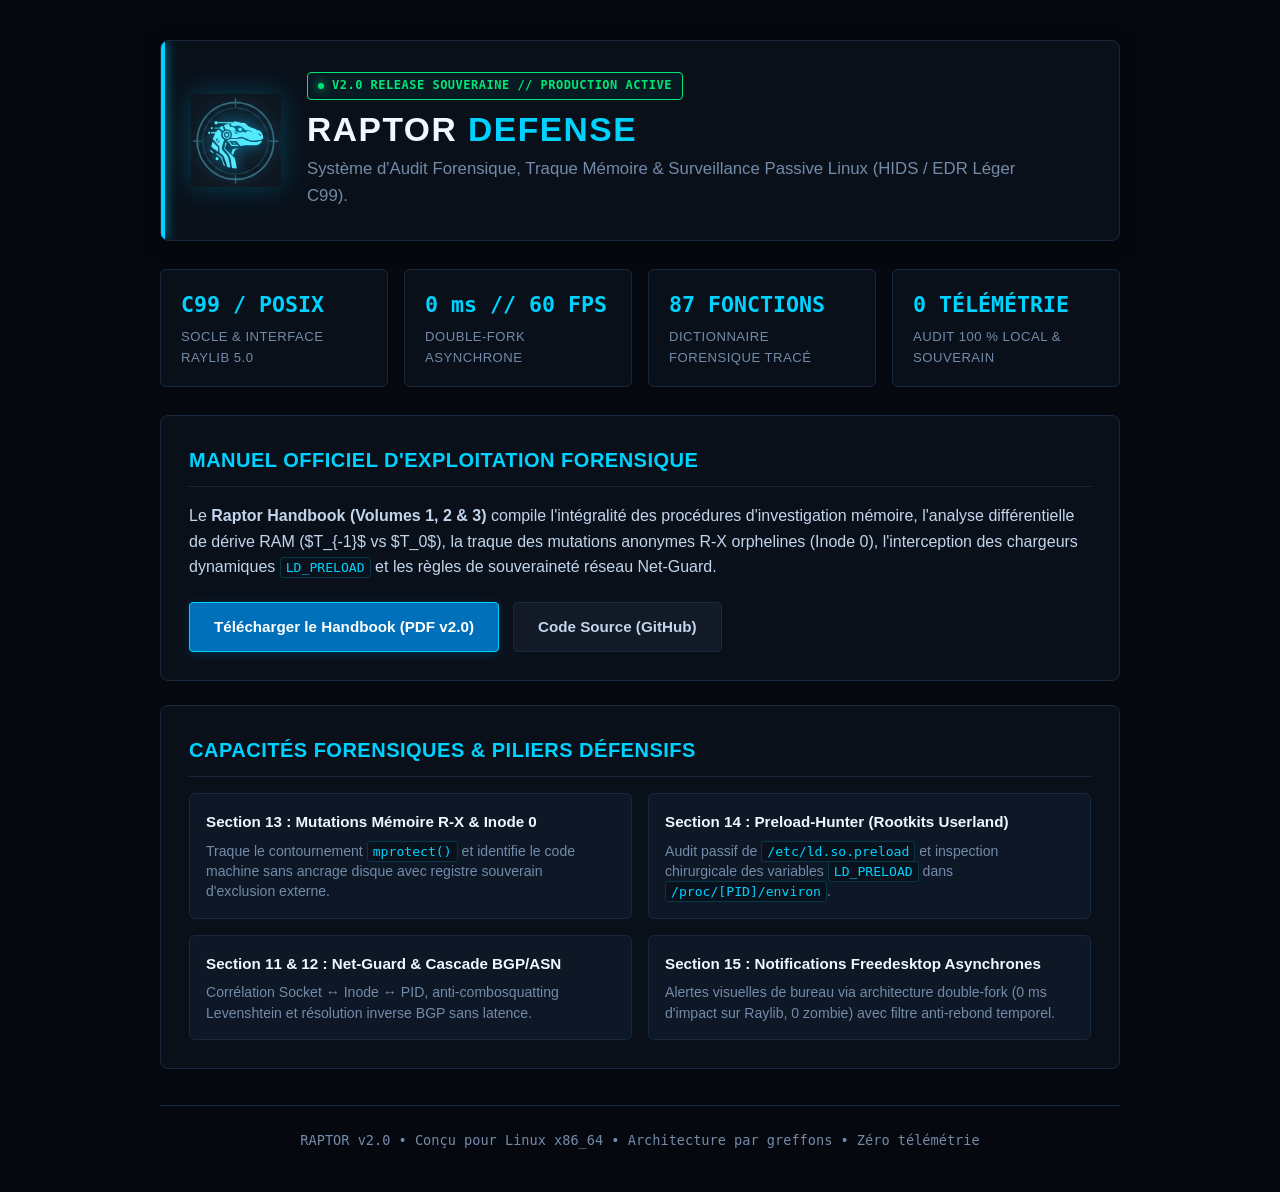
==== docs/index.html @ 33c56eb0 "mise a jour de la page web mise a jour de la page web" ====
<!DOCTYPE html>
<html lang="fr">
<head>
    <meta charset="UTF-8">
    <meta name="viewport" content="width=device-width, initial-scale=1.0">
    <title>RAPTOR v2.0 // EDR & Système Défensif Souverain Linux</title>
    <meta name="description" content="EDR/HIDS souverain en C99/Raylib pour Linux x86_64. Traque mémoire RWX, mutations R-X Inode 0, chargeur dynamique LD_PRELOAD et filtrage Net-Guard.">
    <style>
        :root {
            --bg-body: #05090f;
            --bg-panel: #09101a;
            --bg-card: #0d1726;
            --border: #18283d;
            --border-hover: #00d2ff;
            --cyan: #00d2ff;
            --cyan-glow: rgba(0, 210, 255, 0.25);
            --green: #00e676;
            --amber: #ffbb00;
            --red: #ff3355;
            --text-title: #f0f7ff;
            --text-body: #c2d5ec;
            --text-muted: #738ba8;
            --font-mono: "DejaVu Sans Mono", "SF Mono", Consolas, monospace;
        }

        * {
            box-sizing: border-box;
            margin: 0;
            padding: 0;
        }

        body {
            background-color: var(--bg-body);
            color: var(--text-body);
            font-family: -apple-system, BlinkMacSystemFont, "Segoe UI", Roboto, Helvetica, Arial, sans-serif;
            line-height: 1.6;
            padding: 40px 20px;
            display: flex;
            justify-content: center;
        }

        .container {
            max-width: 960px;
            width: 100%;
        }

        /* --- EN-TÊTE / BRANDING & LOGO --- */
        header {
            background: var(--bg-panel);
            border: 1px solid var(--border);
            border-radius: 8px;
            padding: 30px;
            margin-bottom: 28px;
            box-shadow: 0 4px 20px rgba(0, 0, 0, 0.4);
            position: relative;
            overflow: hidden;
        }

        header::before {
            content: "";
            position: absolute;
            top: 0;
            left: 0;
            width: 4px;
            height: 100%;
            background: var(--cyan);
            box-shadow: 0 0 12px var(--cyan);
        }

        .header-content {
            display: flex;
            align-items: center;
            gap: 26px;
        }

        /* Respect strict du ratio 268/275 */
        .logo-frame {
            flex-shrink: 0;
            width: 90px;
            height: calc(90px * (275 / 268)); /* 92.35px */
            aspect-ratio: 268 / 275;
            display: flex;
            align-items: center;
            justify-content: center;
            filter: drop-shadow(0 0 14px var(--cyan-glow));
        }

        .logo-frame img {
            width: 100%;
            height: 100%;
            object-fit: contain;
            display: block;
        }

        .header-text {
            flex-grow: 1;
        }

        .badge-status {
            display: inline-flex;
            align-items: center;
            gap: 8px;
            background: #081a24;
            border: 1px solid var(--green);
            color: var(--green);
            padding: 3px 10px;
            font-size: 0.75rem;
            font-weight: 700;
            font-family: var(--font-mono);
            border-radius: 4px;
            margin-bottom: 10px;
            letter-spacing: 0.5px;
        }

        .badge-dot {
            width: 6px;
            height: 6px;
            background-color: var(--green);
            border-radius: 50%;
            box-shadow: 0 0 8px var(--green);
        }

        h1 {
            color: var(--text-title);
            font-size: 2.1rem;
            font-weight: 800;
            letter-spacing: 1.5px;
            line-height: 1.2;
            margin-bottom: 6px;
        }

        h1 span {
            color: var(--cyan);
        }

        p.subtitle {
            color: var(--text-muted);
            font-size: 1.05rem;
            max-width: 720px;
        }

        /* --- BANDEAU DES MÉTRIQUES DU MOTEUR --- */
        .metrics-grid {
            display: grid;
            grid-template-columns: repeat(auto-fit, minmax(210px, 1fr));
            gap: 16px;
            margin-bottom: 28px;
        }

        .metric-card {
            background: var(--bg-panel);
            border: 1px solid var(--border);
            border-radius: 6px;
            padding: 18px 20px;
        }

        .metric-value {
            font-family: var(--font-mono);
            font-size: 1.35rem;
            font-weight: bold;
            color: var(--cyan);
            margin-bottom: 4px;
        }

        .metric-label {
            font-size: 0.82rem;
            color: var(--text-muted);
            text-transform: uppercase;
            letter-spacing: 0.5px;
        }

        /* --- CARTES PRINCIPALES --- */
        .card {
            background: var(--bg-panel);
            border: 1px solid var(--border);
            border-radius: 8px;
            padding: 28px;
            margin-bottom: 24px;
            transition: border-color 0.2s ease;
        }

        .card:hover {
            border-color: rgba(0, 210, 255, 0.4);
        }

        h2 {
            color: var(--cyan);
            font-size: 1.25rem;
            letter-spacing: 0.5px;
            margin-bottom: 16px;
            display: flex;
            align-items: center;
            gap: 10px;
            border-bottom: 1px solid var(--border);
            padding-bottom: 10px;
        }

        .handbook-desc {
            color: var(--text-body);
            font-size: 1rem;
            margin-bottom: 22px;
            line-height: 1.6;
        }

        /* --- BOUTONS D'ACTION --- */
        .btn-group {
            display: flex;
            flex-wrap: wrap;
            gap: 14px;
        }

        .btn {
            display: inline-flex;
            align-items: center;
            gap: 8px;
            background: #0070ba;
            color: #ffffff;
            text-decoration: none;
            padding: 12px 24px;
            border-radius: 4px;
            font-weight: 600;
            font-size: 0.95rem;
            border: 1px solid var(--cyan);
            transition: all 0.2s ease;
            box-shadow: 0 2px 10px rgba(0, 112, 186, 0.3);
        }

        .btn:hover {
            background: #008be3;
            transform: translateY(-1px);
            box-shadow: 0 4px 14px rgba(0, 210, 255, 0.4);
        }

        .btn-secondary {
            background: #111a26;
            border: 1px solid var(--border);
            color: var(--text-body);
            box-shadow: none;
        }

        .btn-secondary:hover {
            background: #182535;
            border-color: var(--text-muted);
            transform: translateY(-1px);
        }

        /* --- LISTE TECHNIQUE DES SECTIONS --- */
        .features-list {
            list-style: none;
            display: grid;
            grid-template-columns: 1fr 1fr;
            gap: 16px;
        }

        .feature-item {
            background: var(--bg-card);
            border: 1px solid var(--border);
            border-radius: 6px;
            padding: 16px;
        }

        .feature-item strong {
            display: block;
            color: var(--text-title);
            font-size: 0.95rem;
            margin-bottom: 6px;
        }

        .feature-item p {
            color: var(--text-muted);
            font-size: 0.88rem;
            line-height: 1.45;
        }

        code {
            font-family: var(--font-mono);
            font-size: 0.82rem;
            color: var(--cyan);
            background: #08111c;
            padding: 2px 5px;
            border-radius: 3px;
            border: 1px solid rgba(0, 210, 255, 0.2);
        }

        /* --- PIED DE PAGE --- */
        footer {
            margin-top: 36px;
            text-align: center;
            color: var(--text-muted);
            font-size: 0.85rem;
            border-top: 1px solid var(--border);
            padding-top: 24px;
            font-family: var(--font-mono);
        }

        @media (max-width: 700px) {
            .header-content {
                flex-direction: column;
                text-align: center;
            }
            .features-list {
                grid-template-columns: 1fr;
            }
            .btn-group {
                flex-direction: column;
            }
            .btn {
                justify-content: center;
            }
        }
    </style>
</head>
<body>
    <div class="container">
        
        <!-- HEADER AVEC LOGO RAPTOR -->
        <header>
            <div class="header-content">
                <div class="logo-frame">
                    <img src="RAPTOR-ICONE.png" alt="Logo Officiel RAPTOR v2.0" width="268" height="275">
                </div>
                <div class="header-text">
                    <div class="badge-status">
                        <span class="badge-dot"></span>
                        V2.0 RELEASE SOUVERAINE // PRODUCTION ACTIVE
                    </div>
                    <h1>RAPTOR <span>DEFENSE</span></h1>
                    <p class="subtitle">Système d'Audit Forensique, Traque Mémoire & Surveillance Passive Linux (HIDS / EDR Léger C99).</p>
                </div>
            </div>
        </header>

        <!-- MÉTRIQUES SYSTÈME -->
        <div class="metrics-grid">
            <div class="metric-card">
                <div class="metric-value">C99 / POSIX</div>
                <div class="metric-label">Socle & Interface Raylib 5.0</div>
            </div>
            <div class="metric-card">
                <div class="metric-value">0 ms // 60 FPS</div>
                <div class="metric-label">Double-Fork Asynchrone</div>
            </div>
            <div class="metric-card">
                <div class="metric-value">87 FONCTIONS</div>
                <div class="metric-label">Dictionnaire Forensique Tracé</div>
            </div>
            <div class="metric-card">
                <div class="metric-value">0 TÉLÉMÉTRIE</div>
                <div class="metric-label">Audit 100 % Local & Souverain</div>
            </div>
        </div>

        <!-- DOCUMENTATION & HANDBOOK -->
        <div class="card">
            <h2>MANUEL OFFICIEL D'EXPLOITATION FORENSIQUE</h2>
            <p class="handbook-desc">
                Le <strong>Raptor Handbook (Volumes 1, 2 & 3)</strong> compile l'intégralité des procédures d'investigation mémoire, l'analyse différentielle de dérive RAM ($T_{-1}$ vs $T_0$), la traque des mutations anonymes R-X orphelines (Inode 0), l'interception des chargeurs dynamiques <code>LD_PRELOAD</code> et les règles de souveraineté réseau Net-Guard.
            </p>
            <div class="btn-group">
                <a href="RAPTOR-HANDBOOK-v2.0.pdf" class="btn" target="_blank">
                    Télécharger le Handbook (PDF v2.0)
                </a>
                <a href="https://github.com/BINOKUB-GAME/RAPTOR" class="btn btn-secondary" target="_blank" rel="noopener">
                    Code Source (GitHub)
                </a>
            </div>
        </div>

        <!-- SECTIONS DU MOTEUR DÉFENSIF -->
        <div class="card">
            <h2>CAPACITÉS FORENSIQUES & PILIERS DÉFENSIFS</h2>
            <div class="features-list">
                <div class="feature-item">
                    <strong>Section 13 : Mutations Mémoire R-X & Inode 0</strong>
                    <p>Traque le contournement <code>mprotect()</code> et identifie le code machine sans ancrage disque avec registre souverain d'exclusion externe.</p>
                </div>
                <div class="feature-item">
                    <strong>Section 14 : Preload-Hunter (Rootkits Userland)</strong>
                    <p>Audit passif de <code>/etc/ld.so.preload</code> et inspection chirurgicale des variables <code>LD_PRELOAD</code> dans <code>/proc/[PID]/environ</code>.</p>
                </div>
                <div class="feature-item">
                    <strong>Section 11 & 12 : Net-Guard & Cascade BGP/ASN</strong>
                    <p>Corrélation Socket &harr; Inode &harr; PID, anti-combosquatting Levenshtein et résolution inverse BGP sans latence.</p>
                </div>
                <div class="feature-item">
                    <strong>Section 15 : Notifications Freedesktop Asynchrones</strong>
                    <p>Alertes visuelles de bureau via architecture double-fork (0 ms d'impact sur Raylib, 0 zombie) avec filtre anti-rebond temporel.</p>
                </div>
            </div>
        </div>

        <!-- FOOTER -->
        <footer>
            RAPTOR v2.0 &bull; Conçu pour Linux x86_64 &bull; Architecture par greffons &bull; Zéro télémétrie
        </footer>

    </div>
</body>
</html>
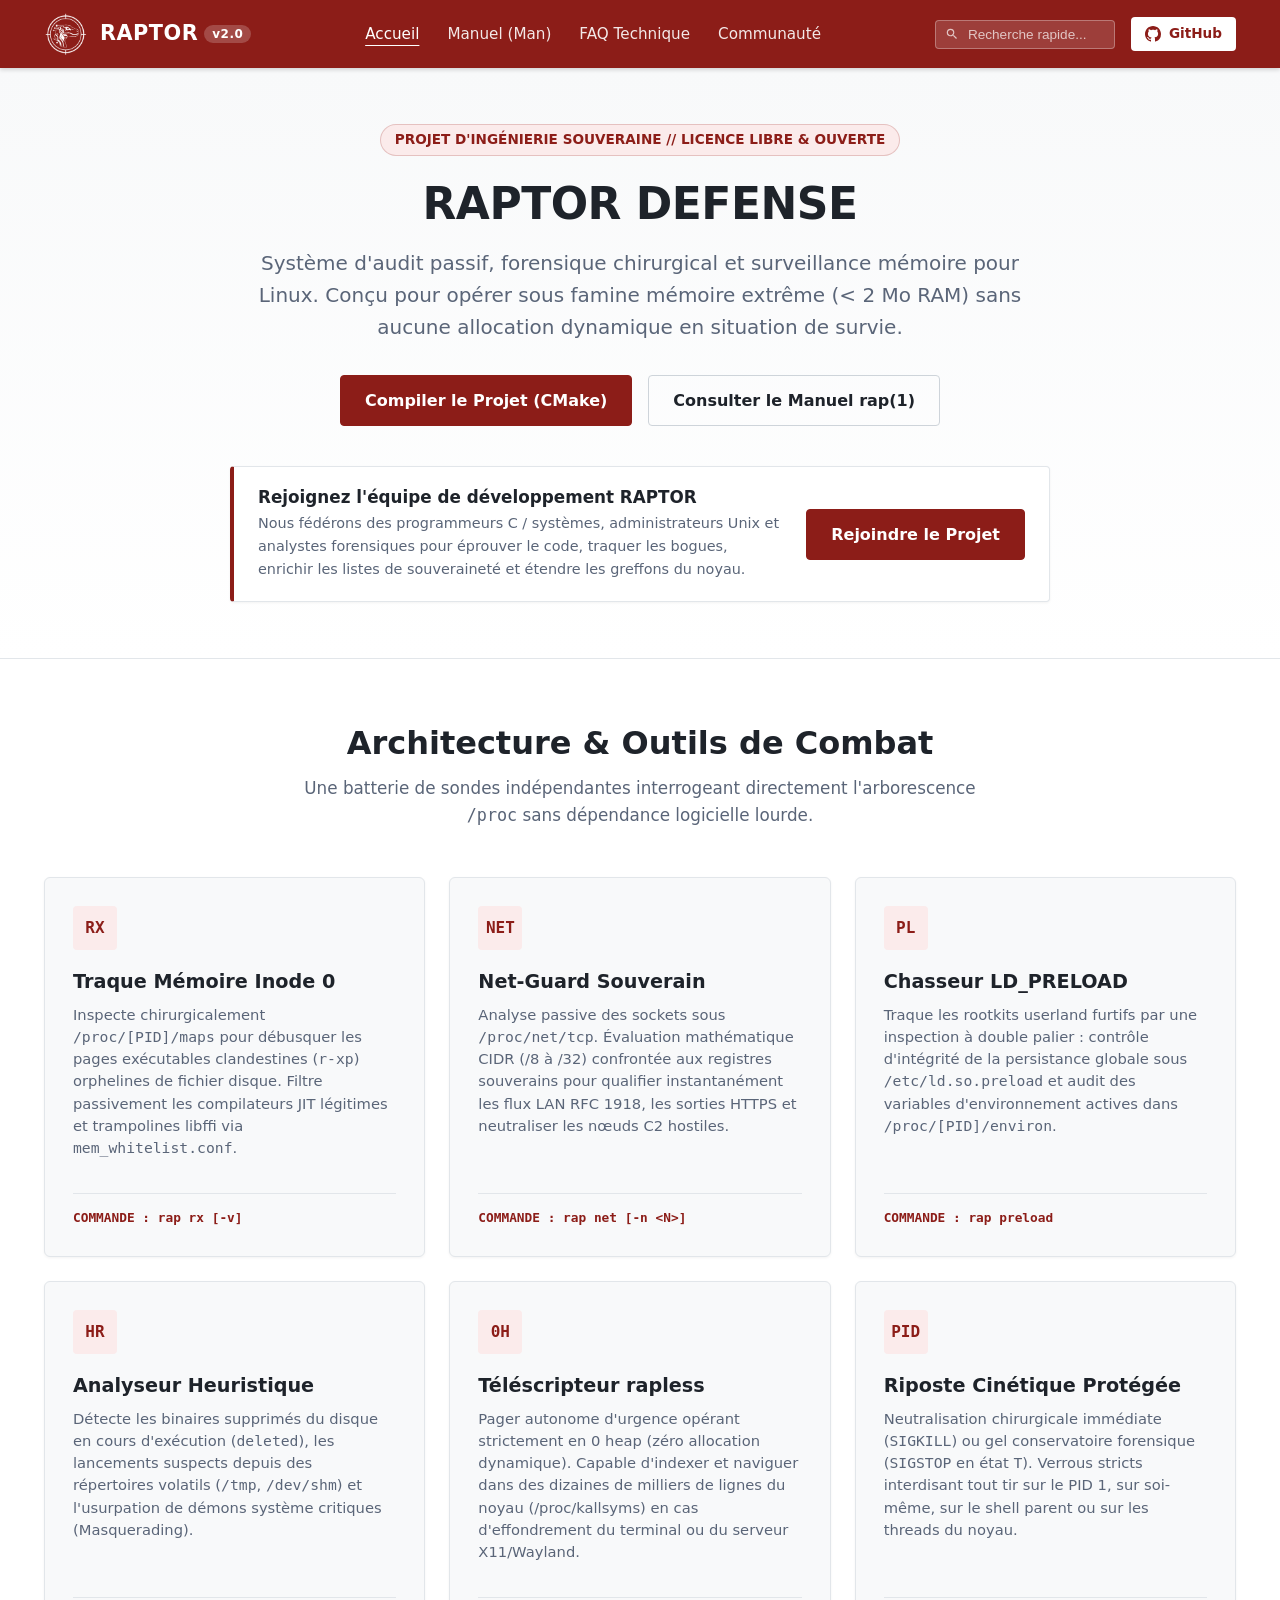
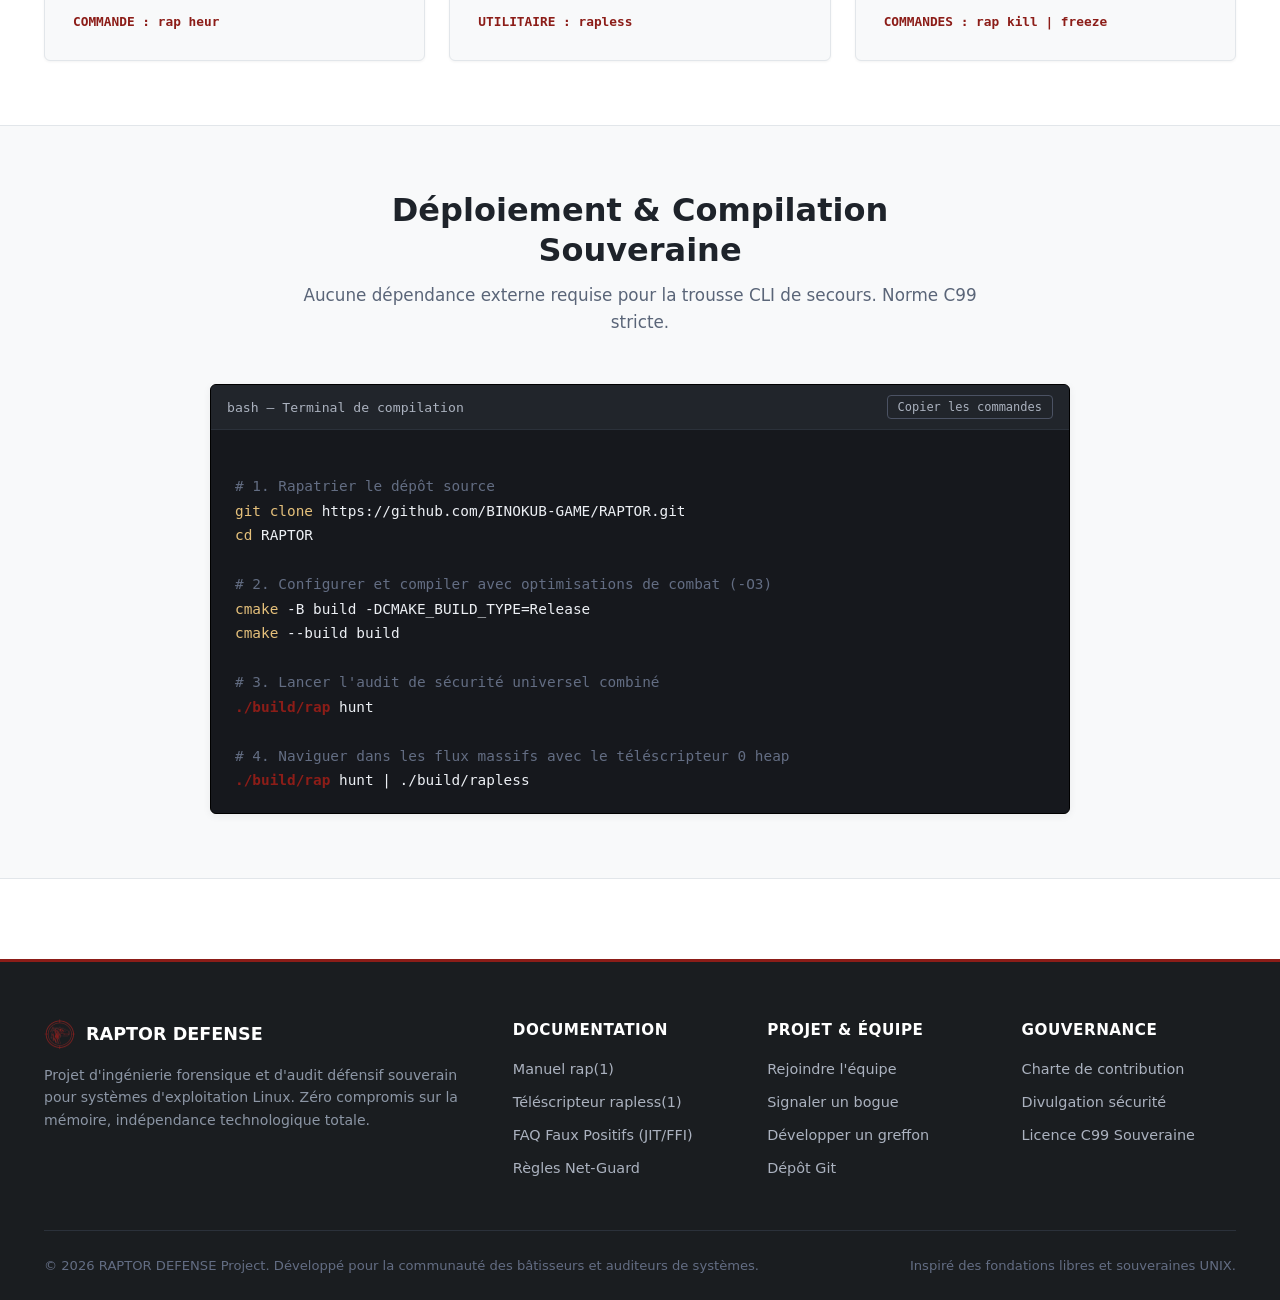
==== commit c27d1b99: "Rev 2.0: Parité défensive CLI (rap heur) et déploiement du portail web souverain RAPTOR - CLI & Mote" ====
--- a/docs/index.html
+++ b/docs/index.html
@@ -1,399 +1,257 @@
+<!-- ==========================================================================
+ * NOM DU SCRIPT   : docs/index.html
+ * RÉVISION        : Rev 1.1
+ * PROJET          : RAPTOR DEFENSE v2.0 // Portail Officiel & Hub Développeurs
+ * RESPONSABILITÉ  : Page d'accueil officielle, présentation de l'architecture
+ *                   souveraine, appel aux contributeurs / développeurs C/Linux,
+ *                   vitrine des sondes de combat et guide d'amorçage.
+ *
+ * BLOC DESCRIPTIF DES NOUVELLES INTÉGRATIONS (Rev 1.1) :
+ *   - Correction du type MIME du favicon (image/png).
+ *   - Rétablissement du texte de l'en-tête (charte institutionnelle).
+ *   - Alignement canonique de l'URL git clone (https://github.com/BINOKUB-GAME/RAPTOR.git).
+ *   - Synchronisation du bouton de copie rapide du terminal d'amorçage.
+ * ========================================================================== -->
 <!DOCTYPE html>
 <html lang="fr">
 <head>
     <meta charset="UTF-8">
     <meta name="viewport" content="width=device-width, initial-scale=1.0">
-    <title>RAPTOR v2.0 // EDR & Système Défensif Souverain Linux</title>
-    <meta name="description" content="EDR/HIDS souverain en C99/Raylib pour Linux x86_64. Traque mémoire RWX, mutations R-X Inode 0, chargeur dynamique LD_PRELOAD et filtrage Net-Guard.">
-    <style>
-        :root {
-            --bg-body: #05090f;
-            --bg-panel: #09101a;
-            --bg-card: #0d1726;
-            --border: #18283d;
-            --border-hover: #00d2ff;
-            --cyan: #00d2ff;
-            --cyan-glow: rgba(0, 210, 255, 0.25);
-            --green: #00e676;
-            --amber: #ffbb00;
-            --red: #ff3355;
-            --text-title: #f0f7ff;
-            --text-body: #c2d5ec;
-            --text-muted: #738ba8;
-            --font-mono: "DejaVu Sans Mono", "SF Mono", Consolas, monospace;
-        }
-
-        * {
-            box-sizing: border-box;
-            margin: 0;
-            padding: 0;
-        }
-
-        body {
-            background-color: var(--bg-body);
-            color: var(--text-body);
-            font-family: -apple-system, BlinkMacSystemFont, "Segoe UI", Roboto, Helvetica, Arial, sans-serif;
-            line-height: 1.6;
-            padding: 40px 20px;
-            display: flex;
-            justify-content: center;
-        }
-
-        .container {
-            max-width: 960px;
-            width: 100%;
-        }
-
-        /* --- EN-TÊTE / BRANDING & LOGO --- */
-        header {
-            background: var(--bg-panel);
-            border: 1px solid var(--border);
-            border-radius: 8px;
-            padding: 30px;
-            margin-bottom: 28px;
-            box-shadow: 0 4px 20px rgba(0, 0, 0, 0.4);
-            position: relative;
-            overflow: hidden;
-        }
-
-        header::before {
-            content: "";
-            position: absolute;
-            top: 0;
-            left: 0;
-            width: 4px;
-            height: 100%;
-            background: var(--cyan);
-            box-shadow: 0 0 12px var(--cyan);
-        }
-
-        .header-content {
-            display: flex;
-            align-items: center;
-            gap: 26px;
-        }
-
-        /* Respect strict du ratio 268/275 */
-        .logo-frame {
-            flex-shrink: 0;
-            width: 90px;
-            height: calc(90px * (275 / 268)); /* 92.35px */
-            aspect-ratio: 268 / 275;
-            display: flex;
-            align-items: center;
-            justify-content: center;
-            filter: drop-shadow(0 0 14px var(--cyan-glow));
-        }
-
-        .logo-frame img {
-            width: 100%;
-            height: 100%;
-            object-fit: contain;
-            display: block;
-        }
-
-        .header-text {
-            flex-grow: 1;
-        }
-
-        .badge-status {
-            display: inline-flex;
-            align-items: center;
-            gap: 8px;
-            background: #081a24;
-            border: 1px solid var(--green);
-            color: var(--green);
-            padding: 3px 10px;
-            font-size: 0.75rem;
-            font-weight: 700;
-            font-family: var(--font-mono);
-            border-radius: 4px;
-            margin-bottom: 10px;
-            letter-spacing: 0.5px;
-        }
-
-        .badge-dot {
-            width: 6px;
-            height: 6px;
-            background-color: var(--green);
-            border-radius: 50%;
-            box-shadow: 0 0 8px var(--green);
-        }
-
-        h1 {
-            color: var(--text-title);
-            font-size: 2.1rem;
-            font-weight: 800;
-            letter-spacing: 1.5px;
-            line-height: 1.2;
-            margin-bottom: 6px;
-        }
-
-        h1 span {
-            color: var(--cyan);
-        }
-
-        p.subtitle {
-            color: var(--text-muted);
-            font-size: 1.05rem;
-            max-width: 720px;
-        }
-
-        /* --- BANDEAU DES MÉTRIQUES DU MOTEUR --- */
-        .metrics-grid {
-            display: grid;
-            grid-template-columns: repeat(auto-fit, minmax(210px, 1fr));
-            gap: 16px;
-            margin-bottom: 28px;
-        }
-
-        .metric-card {
-            background: var(--bg-panel);
-            border: 1px solid var(--border);
-            border-radius: 6px;
-            padding: 18px 20px;
-        }
-
-        .metric-value {
-            font-family: var(--font-mono);
-            font-size: 1.35rem;
-            font-weight: bold;
-            color: var(--cyan);
-            margin-bottom: 4px;
-        }
-
-        .metric-label {
-            font-size: 0.82rem;
-            color: var(--text-muted);
-            text-transform: uppercase;
-            letter-spacing: 0.5px;
-        }
-
-        /* --- CARTES PRINCIPALES --- */
-        .card {
-            background: var(--bg-panel);
-            border: 1px solid var(--border);
-            border-radius: 8px;
-            padding: 28px;
-            margin-bottom: 24px;
-            transition: border-color 0.2s ease;
-        }
-
-        .card:hover {
-            border-color: rgba(0, 210, 255, 0.4);
-        }
-
-        h2 {
-            color: var(--cyan);
-            font-size: 1.25rem;
-            letter-spacing: 0.5px;
-            margin-bottom: 16px;
-            display: flex;
-            align-items: center;
-            gap: 10px;
-            border-bottom: 1px solid var(--border);
-            padding-bottom: 10px;
-        }
-
-        .handbook-desc {
-            color: var(--text-body);
-            font-size: 1rem;
-            margin-bottom: 22px;
-            line-height: 1.6;
-        }
-
-        /* --- BOUTONS D'ACTION --- */
-        .btn-group {
-            display: flex;
-            flex-wrap: wrap;
-            gap: 14px;
-        }
-
-        .btn {
-            display: inline-flex;
-            align-items: center;
-            gap: 8px;
-            background: #0070ba;
-            color: #ffffff;
-            text-decoration: none;
-            padding: 12px 24px;
-            border-radius: 4px;
-            font-weight: 600;
-            font-size: 0.95rem;
-            border: 1px solid var(--cyan);
-            transition: all 0.2s ease;
-            box-shadow: 0 2px 10px rgba(0, 112, 186, 0.3);
-        }
-
-        .btn:hover {
-            background: #008be3;
-            transform: translateY(-1px);
-            box-shadow: 0 4px 14px rgba(0, 210, 255, 0.4);
-        }
-
-        .btn-secondary {
-            background: #111a26;
-            border: 1px solid var(--border);
-            color: var(--text-body);
-            box-shadow: none;
-        }
-
-        .btn-secondary:hover {
-            background: #182535;
-            border-color: var(--text-muted);
-            transform: translateY(-1px);
-        }
-
-        /* --- LISTE TECHNIQUE DES SECTIONS --- */
-        .features-list {
-            list-style: none;
-            display: grid;
-            grid-template-columns: 1fr 1fr;
-            gap: 16px;
-        }
-
-        .feature-item {
-            background: var(--bg-card);
-            border: 1px solid var(--border);
-            border-radius: 6px;
-            padding: 16px;
-        }
-
-        .feature-item strong {
-            display: block;
-            color: var(--text-title);
-            font-size: 0.95rem;
-            margin-bottom: 6px;
-        }
-
-        .feature-item p {
-            color: var(--text-muted);
-            font-size: 0.88rem;
-            line-height: 1.45;
-        }
-
-        code {
-            font-family: var(--font-mono);
-            font-size: 0.82rem;
-            color: var(--cyan);
-            background: #08111c;
-            padding: 2px 5px;
-            border-radius: 3px;
-            border: 1px solid rgba(0, 210, 255, 0.2);
-        }
-
-        /* --- PIED DE PAGE --- */
-        footer {
-            margin-top: 36px;
-            text-align: center;
-            color: var(--text-muted);
-            font-size: 0.85rem;
-            border-top: 1px solid var(--border);
-            padding-top: 24px;
-            font-family: var(--font-mono);
-        }
-
-        @media (max-width: 700px) {
-            .header-content {
-                flex-direction: column;
-                text-align: center;
-            }
-            .features-list {
-                grid-template-columns: 1fr;
-            }
-            .btn-group {
-                flex-direction: column;
-            }
-            .btn {
-                justify-content: center;
-            }
-        }
-    </style>
+    <title>RAPTOR DEFENSE // Système d'Audit Souverain & Hub Développeurs</title>
+    <meta name="description" content="Boîte à outils défensive et forensique souveraine pour Linux en C99 (< 2 Mo RAM). Rejoignez l'équipe de développement.">
+    <link rel="stylesheet" href="css/raptor-core.css">
+    <link rel="icon" type="image/png" href="raptor-icon.png">
 </head>
 <body>
-    <div class="container">
-        
-        <!-- HEADER AVEC LOGO RAPTOR -->
-        <header>
-            <div class="header-content">
-                <div class="logo-frame">
-                    <img src="RAPTOR-ICONE.png" alt="Logo Officiel RAPTOR v2.0" width="268" height="275">
-                </div>
-                <div class="header-text">
-                    <div class="badge-status">
-                        <span class="badge-dot"></span>
-                        V2.0 RELEASE SOUVERAINE // PRODUCTION ACTIVE
+
+    <!-- ======================================================================
+         1. EN-TÊTE INSTITUTIONNEL (STYLE FREEBSD)
+         ====================================================================== -->
+    <header class="raptor-header">
+        <div class="container">
+            <a href="index.html" class="raptor-brand">
+                <img src="raptor-icon.png" alt="Logo Officiel RAPTOR DEFENSE">
+                <span>RAPTOR<span class="version-badge">v2.0</span></span>
+            </a>
+
+            <nav class="raptor-nav">
+                <a href="index.html" class="active">Accueil</a>
+                <a href="man.html">Manuel (Man)</a>
+                <a href="faq.html">FAQ Technique</a>
+                <a href="community.html">Communauté</a>
+            </nav>
+
+            <div class="raptor-header-actions">
+                <div class="raptor-search-box">
+                    <svg viewBox="0 0 24 24">
+                        <path d="M15.5 14h-.79l-.28-.27A6.471 6.471 0 0 0 16 9.5 6.5 6.5 0 1 0 9.5 16c1.61 0 3.09-.59 4.23-1.57l.27.28v.79l5 4.99L20.49 19l-4.99-5zm-6 0C7.01 14 5 11.99 5 9.5S7.01 5 9.5 5 14 7.01 14 9.5 11.99 14 9.5 14z"/>
+                    </svg>
+                    <input type="text" placeholder="Recherche rapide...">
+                </div>
+                <a href="https://github.com/BINOKUB-GAME/RAPTOR" target="_blank" rel="noopener" class="btn-github">
+                    <svg width="16" height="16" viewBox="0 0 24 24" fill="currentColor">
+                        <path d="M12 0C5.37 0 0 5.37 0 12c0 5.31 3.435 9.795 8.205 11.385.6.105.825-.255.825-.57 0-.285-.015-1.23-.015-2.235-3.015.555-3.795-.735-4.035-1.41-.135-.345-.72-1.41-1.23-1.695-.42-.225-1.02-.78-.015-.795.945-.015 1.62.87 1.845 1.23 1.08 1.815 2.805 1.305 3.495.99.105-.78.42-1.305.765-1.605-2.67-.3-5.46-1.335-5.46-5.925 0-1.305.465-2.385 1.23-3.225-.12-.3-.54-1.53.12-3.18 0 0 1.005-.315 3.3 1.23.96-.27 1.98-.405 3-.405s2.04.135 3 .405c2.295-1.56 3.3-1.23 3.3-1.23.66 1.65.24 2.88.12 3.18.765.84 1.23 1.905 1.23 3.225 0 4.605-2.805 5.625-5.475 5.925.435.375.81 1.095.81 2.22 0 1.605-.015 2.895-.015 3.3 0 .315.225.69.825.57A12.02 12.02 0 0 0 24 12c0-6.63-5.37-12-12-12z"/>
+                    </svg>
+                    GitHub
+                </a>
+            </div>
+        </div>
+    </header>
+
+    <!-- ======================================================================
+         2. BANNIÈRE HERO & APPEL AUX DÉVELOPPEURS
+         ====================================================================== -->
+    <section class="raptor-hero">
+        <div class="container">
+            <div class="raptor-hero-badge">
+                PROJET D'INGÉNIERIE SOUVERAINE // LICENCE LIBRE & OUVERTE
+            </div>
+            <h1>RAPTOR DEFENSE</h1>
+            <p class="raptor-hero-subtitle">
+                Système d'audit passif, forensique chirurgical et surveillance mémoire pour Linux. Conçu pour opérer sous famine mémoire extrême (&lt; 2 Mo RAM) sans aucune allocation dynamique en situation de survie.
+            </p>
+
+            <div class="raptor-hero-actions">
+                <a href="#compilation" class="btn-primary">Compiler le Projet (CMake)</a>
+                <a href="man.html" class="btn-secondary">Consulter le Manuel rap(1)</a>
+            </div>
+
+            <!-- Encart d'appel à constitution d'équipe -->
+            <div class="raptor-join-banner">
+                <div class="raptor-join-content">
+                    <h3>Rejoignez l'équipe de développement RAPTOR</h3>
+                    <p>
+                        Nous fédérons des programmeurs C / systèmes, administrateurs Unix et analystes forensiques pour éprouver le code, traquer les bogues, enrichir les listes de souveraineté et étendre les greffons du noyau.
+                    </p>
+                </div>
+                <a href="community.html" class="btn-primary" style="white-space: nowrap;">Rejoindre le Projet</a>
+            </div>
+        </div>
+    </section>
+
+    <!-- ======================================================================
+         3. LES 6 PILIERS DÉFENSIFS (GRILLE DE CARTES MODULAIRES)
+         ====================================================================== -->
+    <section class="raptor-section">
+        <div class="container">
+            <div class="section-header">
+                <h2>Architecture & Outils de Combat</h2>
+                <p>Une batterie de sondes indépendantes interrogeant directement l'arborescence <code>/proc</code> sans dépendance logicielle lourde.</p>
+            </div>
+
+            <div class="cards-grid">
+                <!-- Carte 1 -->
+                <div class="raptor-card">
+                    <div class="card-icon">RX</div>
+                    <h3>Traque Mémoire Inode 0</h3>
+                    <p>
+                        Inspecte chirurgicalement <code>/proc/[PID]/maps</code> pour débusquer les pages exécutables clandestines (<code>r-xp</code>) orphelines de fichier disque. Filtre passivement les compilateurs JIT légitimes et trampolines libffi via <code>mem_whitelist.conf</code>.
+                    </p>
+                    <div class="card-footer-tag">COMMANDE : rap rx [-v]</div>
+                </div>
+
+                <!-- Carte 2 -->
+                <div class="raptor-card">
+                    <div class="card-icon">NET</div>
+                    <h3>Net-Guard Souverain</h3>
+                    <p>
+                        Analyse passive des sockets sous <code>/proc/net/tcp</code>. Évaluation mathématique CIDR (/8 à /32) confrontée aux registres souverains pour qualifier instantanément les flux LAN RFC 1918, les sorties HTTPS et neutraliser les nœuds C2 hostiles.
+                    </p>
+                    <div class="card-footer-tag">COMMANDE : rap net [-n &lt;N&gt;]</div>
+                </div>
+
+                <!-- Carte 3 -->
+                <div class="raptor-card">
+                    <div class="card-icon">PL</div>
+                    <h3>Chasseur LD_PRELOAD</h3>
+                    <p>
+                        Traque les rootkits userland furtifs par une inspection à double palier : contrôle d'intégrité de la persistance globale sous <code>/etc/ld.so.preload</code> et audit des variables d'environnement actives dans <code>/proc/[PID]/environ</code>.
+                    </p>
+                    <div class="card-footer-tag">COMMANDE : rap preload</div>
+                </div>
+
+                <!-- Carte 4 -->
+                <div class="raptor-card">
+                    <div class="card-icon">HR</div>
+                    <h3>Analyseur Heuristique</h3>
+                    <p>
+                        Détecte les binaires supprimés du disque en cours d'exécution (<code>deleted</code>), les lancements suspects depuis des répertoires volatils (<code>/tmp</code>, <code>/dev/shm</code>) et l'usurpation de démons système critiques (Masquerading).
+                    </p>
+                    <div class="card-footer-tag">COMMANDE : rap heur</div>
+                </div>
+
+                <!-- Carte 5 -->
+                <div class="raptor-card">
+                    <div class="card-icon">0H</div>
+                    <h3>Téléscripteur rapless</h3>
+                    <p>
+                        Pager autonome d'urgence opérant strictement en 0 heap (zéro allocation dynamique). Capable d'indexer et naviguer dans des dizaines de milliers de lignes du noyau (/proc/kallsyms) en cas d'effondrement du terminal ou du serveur X11/Wayland.
+                    </p>
+                    <div class="card-footer-tag">UTILITAIRE : rapless</div>
+                </div>
+
+                <!-- Carte 6 -->
+                <div class="raptor-card">
+                    <div class="card-icon">PID</div>
+                    <h3>Riposte Cinétique Protégée</h3>
+                    <p>
+                        Neutralisation chirurgicale immédiate (<code>SIGKILL</code>) ou gel conservatoire forensique (<code>SIGSTOP</code> en état <code>T</code>). Verrous stricts interdisant tout tir sur le PID 1, sur soi-même, sur le shell parent ou sur les threads du noyau.
+                    </p>
+                    <div class="card-footer-tag">COMMANDES : rap kill | freeze</div>
+                </div>
+            </div>
+        </div>
+    </section>
+
+    <!-- ======================================================================
+         4. GUIDE DE COMPILATION & AMORÇAGE
+         ====================================================================== -->
+    <section class="raptor-section" id="compilation" style="background-color: var(--color-bg-surface); border-top: 1px solid var(--color-border); border-bottom: 1px solid var(--color-border);">
+        <div class="container">
+            <div class="section-header">
+                <h2>Déploiement & Compilation Souveraine</h2>
+                <p>Aucune dépendance externe requise pour la trousse CLI de secours. Norme C99 stricte.</p>
+            </div>
+
+            <div class="man-viewer-box" style="max-width: 860px; margin: 0 auto;">
+                <div class="man-viewer-header">
+                    <span class="man-viewer-title">bash — Terminal de compilation</span>
+                    <button class="man-btn-copy" onclick="navigator.clipboard.writeText('git clone https://github.com/BINOKUB-GAME/RAPTOR.git\ncd RAPTOR\ncmake -B build -DCMAKE_BUILD_TYPE=Release\ncmake --build build\n./build/rap hunt')">Copier les commandes</button>
+                </div>
+                <div class="man-content" style="padding: 20px 24px;">
+<span style="color: #636D83;"># 1. Rapatrier le dépôt source</span>
+<span style="color: #E5C07B;">git clone</span> https://github.com/BINOKUB-GAME/RAPTOR.git
+<span style="color: #E5C07B;">cd</span> RAPTOR
+
+<span style="color: #636D83;"># 2. Configurer et compiler avec optimisations de combat (-O3)</span>
+<span style="color: #E5C07B;">cmake</span> -B build -DCMAKE_BUILD_TYPE=Release
+<span style="color: #E5C07B;">cmake</span> --build build
+
+<span style="color: #636D83;"># 3. Lancer l'audit de sécurité universel combiné</span>
+<span style="color: #8C1D18; font-weight: bold;">./build/rap</span> hunt
+
+<span style="color: #636D83;"># 4. Naviguer dans les flux massifs avec le téléscripteur 0 heap</span>
+<span style="color: #8C1D18; font-weight: bold;">./build/rap</span> hunt | ./build/rapless</div>
+            </div>
+        </div>
+    </section>
+
+    <!-- ======================================================================
+         5. PIED DE PAGE INSTITUTIONNEL
+         ====================================================================== -->
+    <footer class="raptor-footer">
+        <div class="container">
+            <div class="footer-grid">
+                <div class="footer-col">
+                    <div style="display: flex; align-items: center; gap: 10px; margin-bottom: 14px;">
+                        <img src="raptor-icon.png" alt="RAPTOR Logo" style="height: 32px; width: 32px; border-radius: 50%;">
+                        <span style="color: #FFFFFF; font-weight: 700; font-size: 1.1rem;">RAPTOR DEFENSE</span>
                     </div>
-                    <h1>RAPTOR <span>DEFENSE</span></h1>
-                    <p class="subtitle">Système d'Audit Forensique, Traque Mémoire & Surveillance Passive Linux (HIDS / EDR Léger C99).</p>
-                </div>
-            </div>
-        </header>
-
-        <!-- MÉTRIQUES SYSTÈME -->
-        <div class="metrics-grid">
-            <div class="metric-card">
-                <div class="metric-value">C99 / POSIX</div>
-                <div class="metric-label">Socle & Interface Raylib 5.0</div>
-            </div>
-            <div class="metric-card">
-                <div class="metric-value">0 ms // 60 FPS</div>
-                <div class="metric-label">Double-Fork Asynchrone</div>
-            </div>
-            <div class="metric-card">
-                <div class="metric-value">87 FONCTIONS</div>
-                <div class="metric-label">Dictionnaire Forensique Tracé</div>
-            </div>
-            <div class="metric-card">
-                <div class="metric-value">0 TÉLÉMÉTRIE</div>
-                <div class="metric-label">Audit 100 % Local & Souverain</div>
-            </div>
-        </div>
-
-        <!-- DOCUMENTATION & HANDBOOK -->
-        <div class="card">
-            <h2>MANUEL OFFICIEL D'EXPLOITATION FORENSIQUE</h2>
-            <p class="handbook-desc">
-                Le <strong>Raptor Handbook (Volumes 1, 2 & 3)</strong> compile l'intégralité des procédures d'investigation mémoire, l'analyse différentielle de dérive RAM ($T_{-1}$ vs $T_0$), la traque des mutations anonymes R-X orphelines (Inode 0), l'interception des chargeurs dynamiques <code>LD_PRELOAD</code> et les règles de souveraineté réseau Net-Guard.
-            </p>
-            <div class="btn-group">
-                <a href="RAPTOR-HANDBOOK-v2.0.pdf" class="btn" target="_blank">
-                    Télécharger le Handbook (PDF v2.0)
-                </a>
-                <a href="https://github.com/BINOKUB-GAME/RAPTOR" class="btn btn-secondary" target="_blank" rel="noopener">
-                    Code Source (GitHub)
-                </a>
-            </div>
-        </div>
-
-        <!-- SECTIONS DU MOTEUR DÉFENSIF -->
-        <div class="card">
-            <h2>CAPACITÉS FORENSIQUES & PILIERS DÉFENSIFS</h2>
-            <div class="features-list">
-                <div class="feature-item">
-                    <strong>Section 13 : Mutations Mémoire R-X & Inode 0</strong>
-                    <p>Traque le contournement <code>mprotect()</code> et identifie le code machine sans ancrage disque avec registre souverain d'exclusion externe.</p>
-                </div>
-                <div class="feature-item">
-                    <strong>Section 14 : Preload-Hunter (Rootkits Userland)</strong>
-                    <p>Audit passif de <code>/etc/ld.so.preload</code> et inspection chirurgicale des variables <code>LD_PRELOAD</code> dans <code>/proc/[PID]/environ</code>.</p>
-                </div>
-                <div class="feature-item">
-                    <strong>Section 11 & 12 : Net-Guard & Cascade BGP/ASN</strong>
-                    <p>Corrélation Socket &harr; Inode &harr; PID, anti-combosquatting Levenshtein et résolution inverse BGP sans latence.</p>
-                </div>
-                <div class="feature-item">
-                    <strong>Section 15 : Notifications Freedesktop Asynchrones</strong>
-                    <p>Alertes visuelles de bureau via architecture double-fork (0 ms d'impact sur Raylib, 0 zombie) avec filtre anti-rebond temporel.</p>
-                </div>
-            </div>
-        </div>
-
-        <!-- FOOTER -->
-        <footer>
-            RAPTOR v2.0 &bull; Conçu pour Linux x86_64 &bull; Architecture par greffons &bull; Zéro télémétrie
-        </footer>
-
-    </div>
+                    <p style="font-size: 0.88rem; line-height: 1.6; color: #8C96A5;">
+                        Projet d'ingénierie forensique et d'audit défensif souverain pour systèmes d'exploitation Linux. Zéro compromis sur la mémoire, indépendance technologique totale.
+                    </p>
+                </div>
+
+                <div class="footer-col">
+                    <h5>Documentation</h5>
+                    <ul>
+                        <li><a href="man.html">Manuel rap(1)</a></li>
+                        <li><a href="man.html#rapless">Téléscripteur rapless(1)</a></li>
+                        <li><a href="faq.html">FAQ Faux Positifs (JIT/FFI)</a></li>
+                        <li><a href="faq.html#netguard">Règles Net-Guard</a></li>
+                    </ul>
+                </div>
+
+                <div class="footer-col">
+                    <h5>Projet & Équipe</h5>
+                    <ul>
+                        <li><a href="community.html">Rejoindre l'équipe</a></li>
+                        <li><a href="community.html#bugs">Signaler un bogue</a></li>
+                        <li><a href="community.html#plugins">Développer un greffon</a></li>
+                        <li><a href="https://github.com/BINOKUB-GAME/RAPTOR" target="_blank" rel="noopener">Dépôt Git</a></li>
+                    </ul>
+                </div>
+
+                <div class="footer-col">
+                    <h5>Gouvernance</h5>
+                    <ul>
+                        <li><a href="community.html#charte">Charte de contribution</a></li>
+                        <li><a href="community.html#securite">Divulgation sécurité</a></li>
+                        <li><a href="community.html#licence">Licence C99 Souveraine</a></li>
+                    </ul>
+                </div>
+            </div>
+
+            <div class="footer-bottom">
+                <div>
+                    &copy; 2026 RAPTOR DEFENSE Project. Développé pour la communauté des bâtisseurs et auditeurs de systèmes.
+                </div>
+                <div>
+                    Inspiré des fondations libres et souveraines UNIX.
+                </div>
+            </div>
+        </div>
+    </footer>
+
 </body>
 </html>
--- a/docs/css/raptor-core.css
+++ b/docs/css/raptor-core.css
@@ -0,0 +1,787 @@
+/* ============================================================================
+ * NOM DU SCRIPT   : docs/css/raptor-core.css
+ * RÉVISION        : Rev 1.1
+ * PROJET          : RAPTOR DEFENSE v2.0 // Portail Officiel & Hub Développeurs
+ * RESPONSABILITÉ  : Socle stylistique global, variables graphiques souveraines,
+ *                   architecture de mise en page institutionnelle (style FreeBSD),
+ *                   composants de navigation, simulateur de terminal et grilles.
+ *
+ * BLOC DESCRIPTIF DES NOUVELLES INTEGRATIONS (Rev 1.1) :
+ *   - Normalisation de la palette chromatique officielle : Rouge institutionnel
+ *     (#8C1D18), rouge vermillon (#B71C1C), blanc pur et gris technique.
+ *   - En-tête d'autorité avec alignement du logo officiel, navigation et barre de recherche.
+ *   - Ajout d'un filtre d'inversion chromatique (brightness/invert) sur l'image
+ *     de marque pour forcer le blanc/transparence du logo sur le fond rouge.
+ *   - Grille de cartes modulaires pour l'exposition des sondes du noyau.
+ *   - Émulateur d'affichage de manuel Unix (troff/groff) pour les man pages.
+ *   - Agencement à deux colonnes pour la FAQ technique avec sommaire flottant (Sticky TOC).
+ *   - Rendu entièrement responsive sans dépendance logicielle externe.
+ *
+ * SECTIONS NUMÉROTÉES :
+ *   1. VARIABLES CSS & PALETTE OFFICIELLE
+ *   2. RÉINITIALISATION & SOCLE TYPOGRAPHIQUE
+ *   3. EN-TÊTE INSTITUTIONNEL & NAVIGATION
+ *   4. BANNIÈRE HERO & APPEL AUX DÉVELOPPEURS
+ *   5. GRILLE MODULAIRE DES PILIERS TECHNIQUES
+ *   6. CONTENEURS TECHNIQUES & RENDU MAN PAGES UNIX
+ *   7. STRUCTURE FAQ À DOUBLE COLONNE (STICKY SIDEBAR)
+ *   8. PIED DE PAGE & BADGES COMMUNAUTAIRES
+ *   9. ADAPTATION RESPONSIVE (MEDIA QUERIES)
+ * ============================================================================
+ */
+
+/* ============================================================================
+ * 1. VARIABLES CSS & PALETTE OFFICIELLE
+ * ============================================================================
+ */
+:root {
+    /* Nuances de rouge souverain */
+    --color-primary-red       : #8C1D18; /* Rouge institutionnel style FreeBSD */
+    --color-primary-hover     : #A8231E; /* Rouge actif au survol */
+    --color-accent-red        : #B71C1C; /* Rouge vermillon pour alertes et accents */
+    --color-subtle-red        : #FBEBEB; /* Fond teinté discret pour surbrillance */
+
+    /* Nuances neutres & surfaces */
+    --color-bg-main           : #FFFFFF; /* Fond de page blanc pur */
+    --color-bg-surface        : #F8F9FA; /* Fond de cartes et blocs secondaires */
+    --color-bg-subtle         : #F1F3F5; /* Fond d'encadrés techniques */
+    --color-border            : #E2E6EA; /* Ligne de séparation neutre */
+    --color-border-dark       : #CED4DA; /* Bordure d'accentuation */
+
+    /* Typographie */
+    --color-text-main         : #1E232A; /* Texte principal gris ardoise profond */
+    --color-text-muted        : #5A6578; /* Texte secondaire et métadonnées */
+    --color-text-light        : #8C96A5; /* Légendes et séparateurs */
+
+    /* Terminal & Man Pages */
+    --color-term-bg           : #16181D; /* Fond sombre de console d'audit */
+    --color-term-text         : #ECEFF4; /* Texte de console clair */
+    --color-term-prompt       : #8C1D18; /* Invite de commande en rouge */
+    --color-term-green        : #2EA043; /* Statut nominal / OK */
+    --color-term-amber        : #D29922; /* Statut d'avertissement */
+
+    /* Polices */
+    --font-sans               : system-ui, -apple-system, "Segoe UI", Roboto, "Helvetica Neue", Arial, sans-serif;
+    --font-mono               : "JetBrains Mono", "Fira Code", "DejaVu Sans Mono", "Courier New", monospace;
+
+    /* Métriques structurelles */
+    --header-height           : 68px;
+    --container-max-width     : 1240px;
+    --border-radius-sm        : 4px;
+    --border-radius-md        : 6px;
+    --shadow-subtle           : 0 1px 3px rgba(0, 0, 0, 0.05);
+    --shadow-card             : 0 2px 8px rgba(0, 0, 0, 0.06);
+    --transition-standard     : 0.2s ease-in-out;
+}
+
+/* ============================================================================
+ * 2. RÉINITIALISATION & SOCLE TYPOGRAPHIQUE
+ * ============================================================================
+ */
+*, *::before, *::after {
+    box-sizing: border-box;
+    margin: 0;
+    padding: 0;
+}
+
+html {
+    font-size: 16px;
+    scroll-behavior: smooth;
+    scroll-padding-top: calc(var(--header-height) + 20px);
+}
+
+body {
+    font-family: var(--font-sans);
+    background-color: var(--color-bg-main);
+    color: var(--color-text-main);
+    line-height: 1.6;
+    -webkit-font-smoothing: antialiased;
+    -moz-osx-font-smoothing: grayscale;
+}
+
+a {
+    color: var(--color-primary-red);
+    text-decoration: none;
+    transition: color var(--transition-standard);
+}
+
+a:hover {
+    color: var(--color-primary-hover);
+    text-decoration: underline;
+}
+
+h1, h2, h3, h4 {
+    font-weight: 700;
+    line-height: 1.25;
+    color: var(--color-text-main);
+}
+
+h1 { font-size: 2.25rem; margin-bottom: 1rem; }
+h2 { font-size: 1.75rem; margin-bottom: 0.75rem; }
+h3 { font-size: 1.25rem; margin-bottom: 0.5rem; }
+
+p {
+    margin-bottom: 1rem;
+    color: var(--color-text-main);
+}
+
+code, pre {
+    font-family: var(--font-mono);
+}
+
+.container {
+    width: 100%;
+    max-width: var(--container-max-width);
+    margin-left: auto;
+    margin-right: auto;
+    padding-left: 24px;
+    padding-right: 24px;
+}
+
+/* ============================================================================
+ * 3. EN-TÊTE INSTITUTIONNEL & NAVIGATION
+ * ============================================================================
+ */
+.raptor-header {
+    background-color: var(--color-primary-red);
+    height: var(--header-height);
+    position: sticky;
+    top: 0;
+    z-index: 1000;
+    box-shadow: 0 2px 4px rgba(0, 0, 0, 0.15);
+}
+
+.raptor-header .container {
+    height: 100%;
+    display: flex;
+    align-items: center;
+    justify-content: space-between;
+}
+
+.raptor-brand {
+    display: flex;
+    align-items: center;
+    gap: 12px;
+    color: #FFFFFF;
+    font-weight: 800;
+    font-size: 1.3rem;
+    letter-spacing: 0.5px;
+    text-decoration: none !important;
+}
+
+.raptor-brand img {
+    height: 44px;
+    width: 44px;
+    object-fit: contain;
+    border-radius: 50%;
+    filter: brightness(0) invert(1); /* Rehausse les contours et lignes de l'image en blanc éclatant */
+}
+
+.raptor-brand span {
+    color: #FFFFFF;
+}
+
+.raptor-brand .version-badge {
+    font-size: 0.75rem;
+    font-weight: 600;
+    background-color: rgba(255, 255, 255, 0.2);
+    padding: 2px 8px;
+    border-radius: 12px;
+    margin-left: 6px;
+    vertical-align: middle;
+}
+
+.raptor-nav {
+    display: flex;
+    align-items: center;
+    gap: 28px;
+}
+
+.raptor-nav a {
+    color: #FFFFFF;
+    font-size: 0.95rem;
+    font-weight: 500;
+    opacity: 0.9;
+    text-decoration: none;
+    transition: opacity var(--transition-standard);
+}
+
+.raptor-nav a:hover,
+.raptor-nav a.active {
+    opacity: 1;
+    text-decoration: underline;
+    text-underline-offset: 6px;
+}
+
+.raptor-header-actions {
+    display: flex;
+    align-items: center;
+    gap: 16px;
+}
+
+.raptor-search-box {
+    position: relative;
+    display: flex;
+    align-items: center;
+}
+
+.raptor-search-box input {
+    background-color: rgba(255, 255, 255, 0.15);
+    border: 1px solid rgba(255, 255, 255, 0.3);
+    border-radius: var(--border-radius-sm);
+    padding: 6px 12px 6px 32px;
+    font-size: 0.85rem;
+    color: #FFFFFF;
+    width: 180px;
+    transition: width var(--transition-standard), background-color var(--transition-standard);
+}
+
+.raptor-search-box input::placeholder {
+    color: rgba(255, 255, 255, 0.7);
+}
+
+.raptor-search-box input:focus {
+    outline: none;
+    background-color: #FFFFFF;
+    color: var(--color-text-main);
+    width: 240px;
+}
+
+.raptor-search-box svg {
+    position: absolute;
+    left: 10px;
+    width: 14px;
+    height: 14px;
+    fill: rgba(255, 255, 255, 0.7);
+    pointer-events: none;
+}
+
+.btn-github {
+    display: inline-flex;
+    align-items: center;
+    gap: 8px;
+    background-color: #FFFFFF;
+    color: var(--color-primary-red);
+    font-weight: 600;
+    font-size: 0.85rem;
+    padding: 6px 14px;
+    border-radius: var(--border-radius-sm);
+    transition: background-color var(--transition-standard), color var(--transition-standard);
+    text-decoration: none !important;
+}
+
+.btn-github:hover {
+    background-color: var(--color-bg-surface);
+    color: var(--color-primary-hover);
+}
+
+/* ============================================================================
+ * 4. BANNIÈRE HERO & APPEL AUX DÉVELOPPEURS
+ * ============================================================================
+ */
+.raptor-hero {
+    background: linear-gradient(180deg, var(--color-bg-surface) 0%, var(--color-bg-main) 100%);
+    border-bottom: 1px solid var(--color-border);
+    padding: 56px 0;
+    text-align: center;
+}
+
+.raptor-hero-badge {
+    display: inline-flex;
+    align-items: center;
+    gap: 6px;
+    background-color: var(--color-subtle-red);
+    color: var(--color-primary-red);
+    font-size: 0.85rem;
+    font-weight: 600;
+    padding: 4px 14px;
+    border-radius: 20px;
+    border: 1px solid rgba(140, 29, 24, 0.2);
+    margin-bottom: 20px;
+}
+
+.raptor-hero h1 {
+    font-size: 2.75rem;
+    letter-spacing: -0.5px;
+    margin-bottom: 16px;
+}
+
+.raptor-hero-subtitle {
+    font-size: 1.25rem;
+    color: var(--color-text-muted);
+    max-width: 780px;
+    margin: 0 auto 32px auto;
+}
+
+.raptor-hero-actions {
+    display: flex;
+    justify-content: center;
+    align-items: center;
+    gap: 16px;
+    flex-wrap: wrap;
+    margin-bottom: 40px;
+}
+
+.btn-primary {
+    background-color: var(--color-primary-red);
+    color: #FFFFFF;
+    font-weight: 600;
+    font-size: 1rem;
+    padding: 12px 24px;
+    border-radius: var(--border-radius-sm);
+    border: 1px solid var(--color-primary-red);
+    transition: background-color var(--transition-standard);
+    text-decoration: none !important;
+}
+
+.btn-primary:hover {
+    background-color: var(--color-primary-hover);
+    color: #FFFFFF;
+}
+
+.btn-secondary {
+    background-color: transparent;
+    color: var(--color-text-main);
+    font-weight: 600;
+    font-size: 1rem;
+    padding: 12px 24px;
+    border-radius: var(--border-radius-sm);
+    border: 1px solid var(--color-border-dark);
+    transition: all var(--transition-standard);
+    text-decoration: none !important;
+}
+
+.btn-secondary:hover {
+    background-color: var(--color-bg-surface);
+    border-color: var(--color-text-main);
+}
+
+.raptor-join-banner {
+    max-width: 820px;
+    margin: 0 auto;
+    background-color: #FFFFFF;
+    border: 1px solid var(--color-border);
+    border-left: 4px solid var(--color-primary-red);
+    padding: 20px 24px;
+    border-radius: var(--border-radius-sm);
+    box-shadow: var(--shadow-subtle);
+    display: flex;
+    align-items: center;
+    justify-content: space-between;
+    text-align: left;
+    gap: 20px;
+}
+
+.raptor-join-content h3 {
+    font-size: 1.05rem;
+    margin-bottom: 4px;
+}
+
+.raptor-join-content p {
+    font-size: 0.9rem;
+    color: var(--color-text-muted);
+    margin-bottom: 0;
+}
+
+/* ============================================================================
+ * 5. GRILLE MODULAIRE DES PILIERS TECHNIQUES
+ * ============================================================================
+ */
+.raptor-section {
+    padding: 64px 0;
+}
+
+.section-header {
+    text-align: center;
+    max-width: 680px;
+    margin: 0 auto 48px auto;
+}
+
+.section-header h2 {
+    font-size: 2rem;
+    margin-bottom: 12px;
+}
+
+.section-header p {
+    color: var(--color-text-muted);
+    font-size: 1.05rem;
+}
+
+.cards-grid {
+    display: grid;
+    grid-template-columns: repeat(auto-fit, minmax(340px, 1fr));
+    gap: 24px;
+}
+
+.raptor-card {
+    background-color: var(--color-bg-surface);
+    border: 1px solid var(--color-border);
+    border-radius: var(--border-radius-md);
+    padding: 28px;
+    box-shadow: var(--shadow-subtle);
+    transition: transform var(--transition-standard), box-shadow var(--transition-standard);
+    display: flex;
+    flex-direction: column;
+}
+
+.raptor-card:hover {
+    transform: translateY(-2px);
+    box-shadow: var(--shadow-card);
+    border-color: var(--color-border-dark);
+}
+
+.card-icon {
+    width: 44px;
+    height: 44px;
+    border-radius: var(--border-radius-sm);
+    background-color: var(--color-subtle-red);
+    color: var(--color-primary-red);
+    display: flex;
+    align-items: center;
+    justify-content: center;
+    margin-bottom: 20px;
+    font-weight: 700;
+    font-family: var(--font-mono);
+}
+
+.raptor-card h3 {
+    font-size: 1.2rem;
+    margin-bottom: 10px;
+}
+
+.raptor-card p {
+    font-size: 0.92rem;
+    color: var(--color-text-muted);
+    line-height: 1.5;
+    flex-grow: 1;
+}
+
+.card-footer-tag {
+    margin-top: 18px;
+    padding-top: 14px;
+    border-top: 1px solid var(--color-border);
+    font-size: 0.8rem;
+    font-family: var(--font-mono);
+    color: var(--color-primary-red);
+    font-weight: 600;
+}
+
+/* ============================================================================
+ * 6. CONTENEURS TECHNIQUES & RENDU MAN PAGES UNIX
+ * ============================================================================
+ */
+.man-archive-container {
+    background-color: var(--color-bg-surface);
+    border: 1px solid var(--color-border);
+    border-radius: var(--border-radius-md);
+    padding: 24px;
+    margin-bottom: 32px;
+}
+
+.man-selector-bar {
+    display: flex;
+    align-items: center;
+    gap: 16px;
+    margin-bottom: 24px;
+    flex-wrap: wrap;
+    background-color: #FFFFFF;
+    padding: 12px 16px;
+    border: 1px solid var(--color-border);
+    border-radius: var(--border-radius-sm);
+}
+
+.man-selector-bar label {
+    font-size: 0.9rem;
+    font-weight: 600;
+    color: var(--color-text-main);
+}
+
+.man-select {
+    padding: 6px 12px;
+    font-family: var(--font-mono);
+    font-size: 0.85rem;
+    border: 1px solid var(--color-border-dark);
+    border-radius: var(--border-radius-sm);
+    background-color: #FFFFFF;
+    color: var(--color-text-main);
+}
+
+.man-select:focus {
+    outline: 2px solid var(--color-primary-red);
+    outline-offset: -1px;
+}
+
+.man-viewer-box {
+    background-color: var(--color-term-bg);
+    border: 1px solid #000000;
+    border-radius: var(--border-radius-md);
+    box-shadow: var(--shadow-card);
+    overflow: hidden;
+}
+
+.man-viewer-header {
+    background-color: #21252B;
+    padding: 10px 16px;
+    display: flex;
+    align-items: center;
+    justify-content: space-between;
+    border-bottom: 1px solid #2B313A;
+}
+
+.man-viewer-title {
+    color: #ABB2BF;
+    font-family: var(--font-mono);
+    font-size: 0.82rem;
+}
+
+.man-btn-copy {
+    background: transparent;
+    border: 1px solid #4B5263;
+    color: #ABB2BF;
+    padding: 4px 10px;
+    font-size: 0.75rem;
+    border-radius: var(--border-radius-sm);
+    cursor: pointer;
+    font-family: var(--font-mono);
+    transition: all var(--transition-standard);
+}
+
+.man-btn-copy:hover {
+    color: #FFFFFF;
+    border-color: #ABB2BF;
+}
+
+.man-content {
+    padding: 24px 28px;
+    color: var(--color-term-text);
+    font-family: var(--font-mono);
+    font-size: 0.9rem;
+    line-height: 1.7;
+    overflow-x: auto;
+    white-space: pre-wrap;
+}
+
+.man-section-heading {
+    color: #E06C75; /* Rouge bordeaux pour titres NAME, SYNOPSIS... */
+    font-weight: 700;
+    display: block;
+    margin-top: 18px;
+    margin-bottom: 6px;
+    text-transform: uppercase;
+}
+
+.man-section-heading:first-of-type {
+    margin-top: 0;
+}
+
+.man-flag {
+    color: #E5C07B; /* Jaune/Ambre pour les options -q, -r */
+}
+
+/* ============================================================================
+ * 7. STRUCTURE FAQ À DOUBLE COLONNE (STICKY SIDEBAR)
+ * ============================================================================
+ */
+.faq-layout {
+    display: grid;
+    grid-template-columns: 280px 1fr;
+    gap: 40px;
+    align-items: start;
+}
+
+.faq-sidebar {
+    position: sticky;
+    top: calc(var(--header-height) + 24px);
+    background-color: var(--color-bg-surface);
+    border: 1px solid var(--color-border);
+    border-radius: var(--border-radius-md);
+    padding: 20px;
+    max-height: calc(100vh - var(--header-height) - 48px);
+    overflow-y: auto;
+}
+
+.faq-sidebar h4 {
+    font-size: 0.95rem;
+    text-transform: uppercase;
+    letter-spacing: 0.5px;
+    color: var(--color-text-muted);
+    margin-bottom: 14px;
+    padding-bottom: 8px;
+    border-bottom: 1px solid var(--color-border);
+}
+
+.faq-toc-list {
+    list-style: none;
+}
+
+.faq-toc-list li {
+    margin-bottom: 8px;
+}
+
+.faq-toc-list a {
+    display: block;
+    font-size: 0.88rem;
+    color: var(--color-text-main);
+    padding: 4px 8px;
+    border-radius: var(--border-radius-sm);
+    text-decoration: none;
+    border-left: 2px solid transparent;
+}
+
+.faq-toc-list a:hover {
+    background-color: #FFFFFF;
+    color: var(--color-primary-red);
+    border-left-color: var(--color-primary-red);
+}
+
+.faq-toc-list a.active {
+    background-color: var(--color-subtle-red);
+    color: var(--color-primary-red);
+    font-weight: 600;
+    border-left-color: var(--color-primary-red);
+}
+
+.faq-content {
+    background-color: #FFFFFF;
+}
+
+.faq-group {
+    margin-bottom: 48px;
+}
+
+.faq-group h3 {
+    font-size: 1.4rem;
+    border-bottom: 2px solid var(--color-subtle-red);
+    padding-bottom: 10px;
+    margin-bottom: 24px;
+    color: var(--color-primary-red);
+}
+
+.faq-item {
+    margin-bottom: 28px;
+    border-bottom: 1px solid var(--color-border);
+    padding-bottom: 24px;
+}
+
+.faq-item:last-child {
+    border-bottom: none;
+}
+
+.faq-item h4 {
+    font-size: 1.15rem;
+    margin-bottom: 10px;
+}
+
+/* ============================================================================
+ * 8. PIED DE PAGE & BADGES COMMUNAUTAIRES
+ * ============================================================================
+ */
+.raptor-footer {
+    background-color: #1A1D20;
+    color: #ABB2BF;
+    padding: 56px 0 24px 0;
+    border-top: 3px solid var(--color-primary-red);
+    margin-top: 80px;
+    font-size: 0.9rem;
+}
+
+.footer-grid {
+    display: grid;
+    grid-template-columns: 2fr 1fr 1fr 1fr;
+    gap: 40px;
+    margin-bottom: 40px;
+}
+
+.footer-col h5 {
+    color: #FFFFFF;
+    font-size: 0.95rem;
+    text-transform: uppercase;
+    letter-spacing: 0.5px;
+    margin-bottom: 16px;
+}
+
+.footer-col ul {
+    list-style: none;
+}
+
+.footer-col ul li {
+    margin-bottom: 10px;
+}
+
+.footer-col a {
+    color: #ABB2BF;
+    text-decoration: none;
+}
+
+.footer-col a:hover {
+    color: #FFFFFF;
+    text-decoration: underline;
+}
+
+.footer-bottom {
+    padding-top: 24px;
+    border-top: 1px solid #2B313A;
+    display: flex;
+    justify-content: space-between;
+    align-items: center;
+    font-size: 0.82rem;
+    color: #636D83;
+}
+
+/* ============================================================================
+ * 9. ADAPTATION RESPONSIVE (MEDIA QUERIES)
+ * ============================================================================
+ */
+@media (max-width: 992px) {
+    .faq-layout {
+        grid-template-columns: 1fr;
+    }
+
+    .faq-sidebar {
+        position: static;
+        max-height: none;
+        margin-bottom: 32px;
+    }
+
+    .footer-grid {
+        grid-template-columns: 1fr 1fr;
+    }
+}
+
+@media (max-width: 768px) {
+    .raptor-header .container {
+        flex-wrap: wrap;
+        height: auto;
+        padding-top: 12px;
+        padding-bottom: 12px;
+        gap: 12px;
+    }
+
+    .raptor-nav {
+        order: 3;
+        width: 100%;
+        justify-content: space-between;
+        gap: 12px;
+        border-top: 1px solid rgba(255, 255, 255, 0.15);
+        padding-top: 10px;
+    }
+
+    .raptor-hero h1 {
+        font-size: 2rem;
+    }
+
+    .raptor-join-banner {
+        flex-direction: column;
+        align-items: flex-start;
+    }
+
+    .footer-grid {
+        grid-template-columns: 1fr;
+    }
+
+    .footer-bottom {
+        flex-direction: column;
+        gap: 12px;
+        text-align: center;
+    }
+}
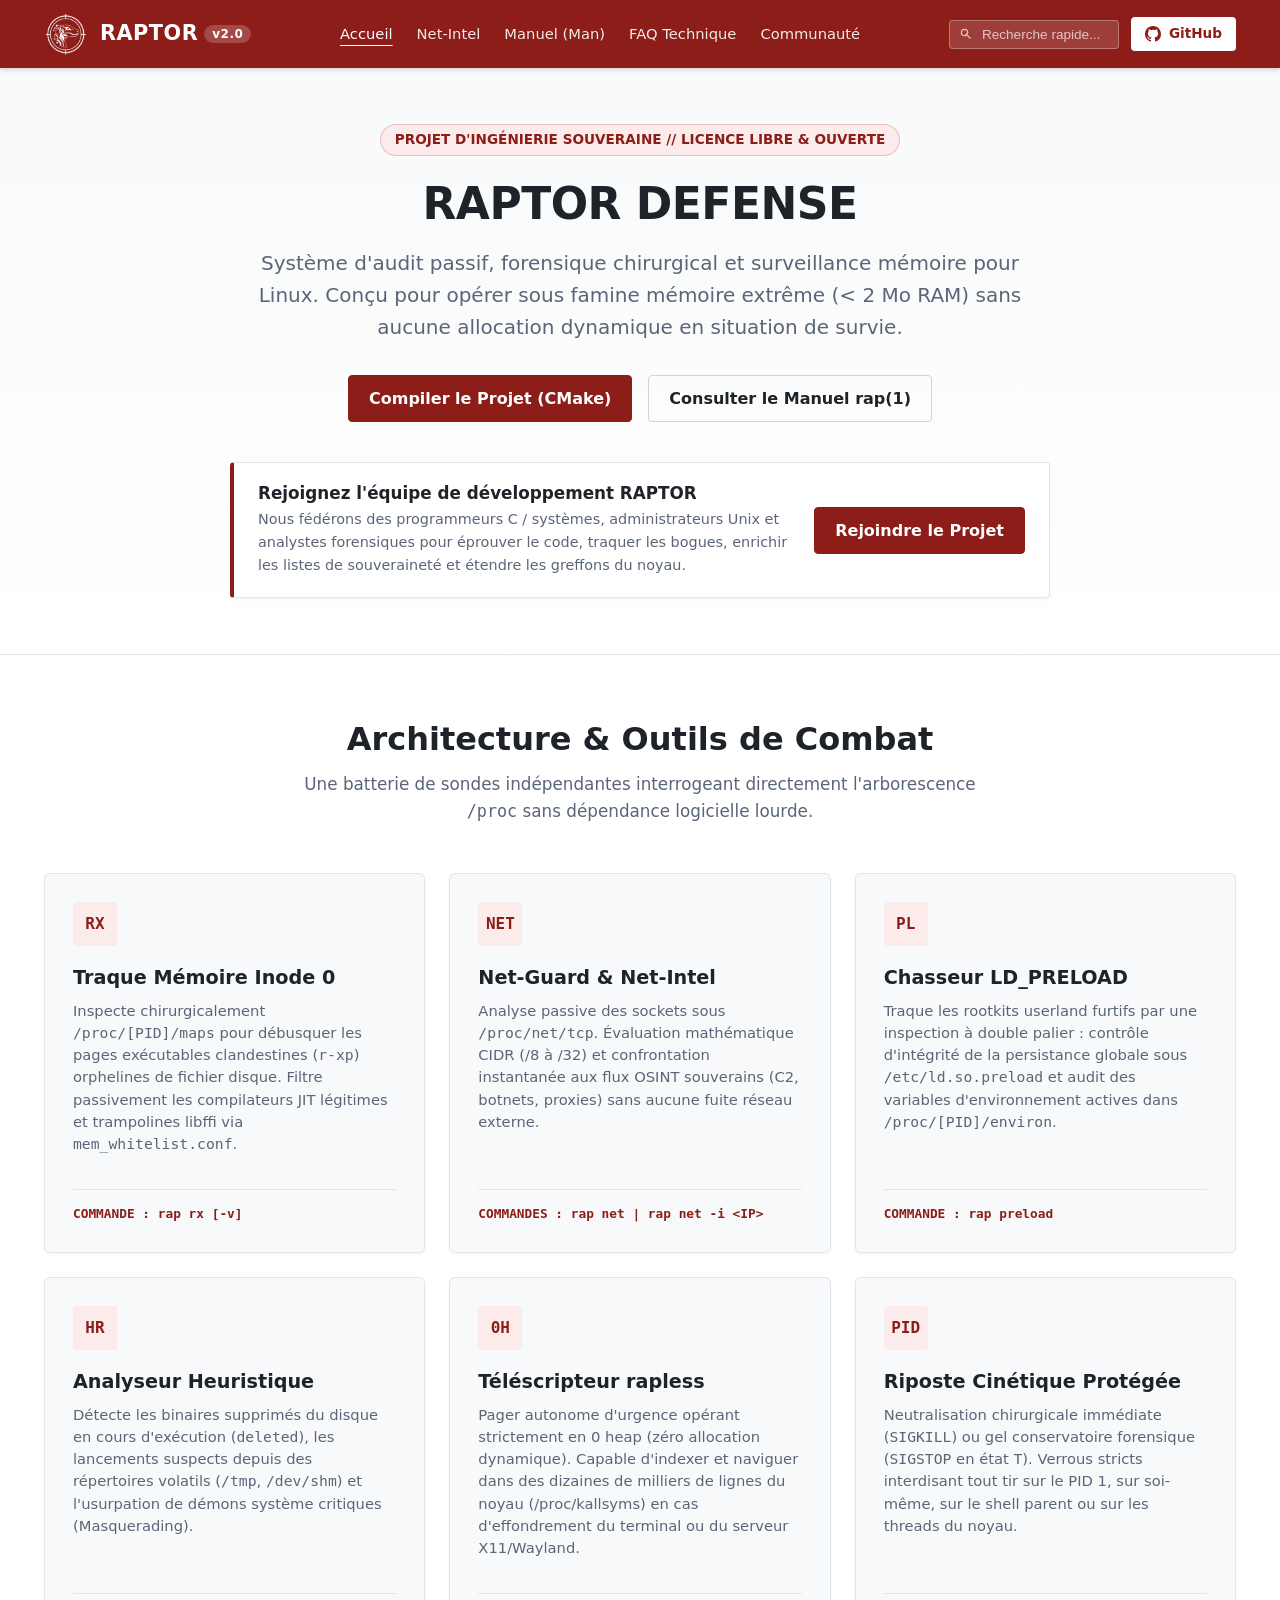
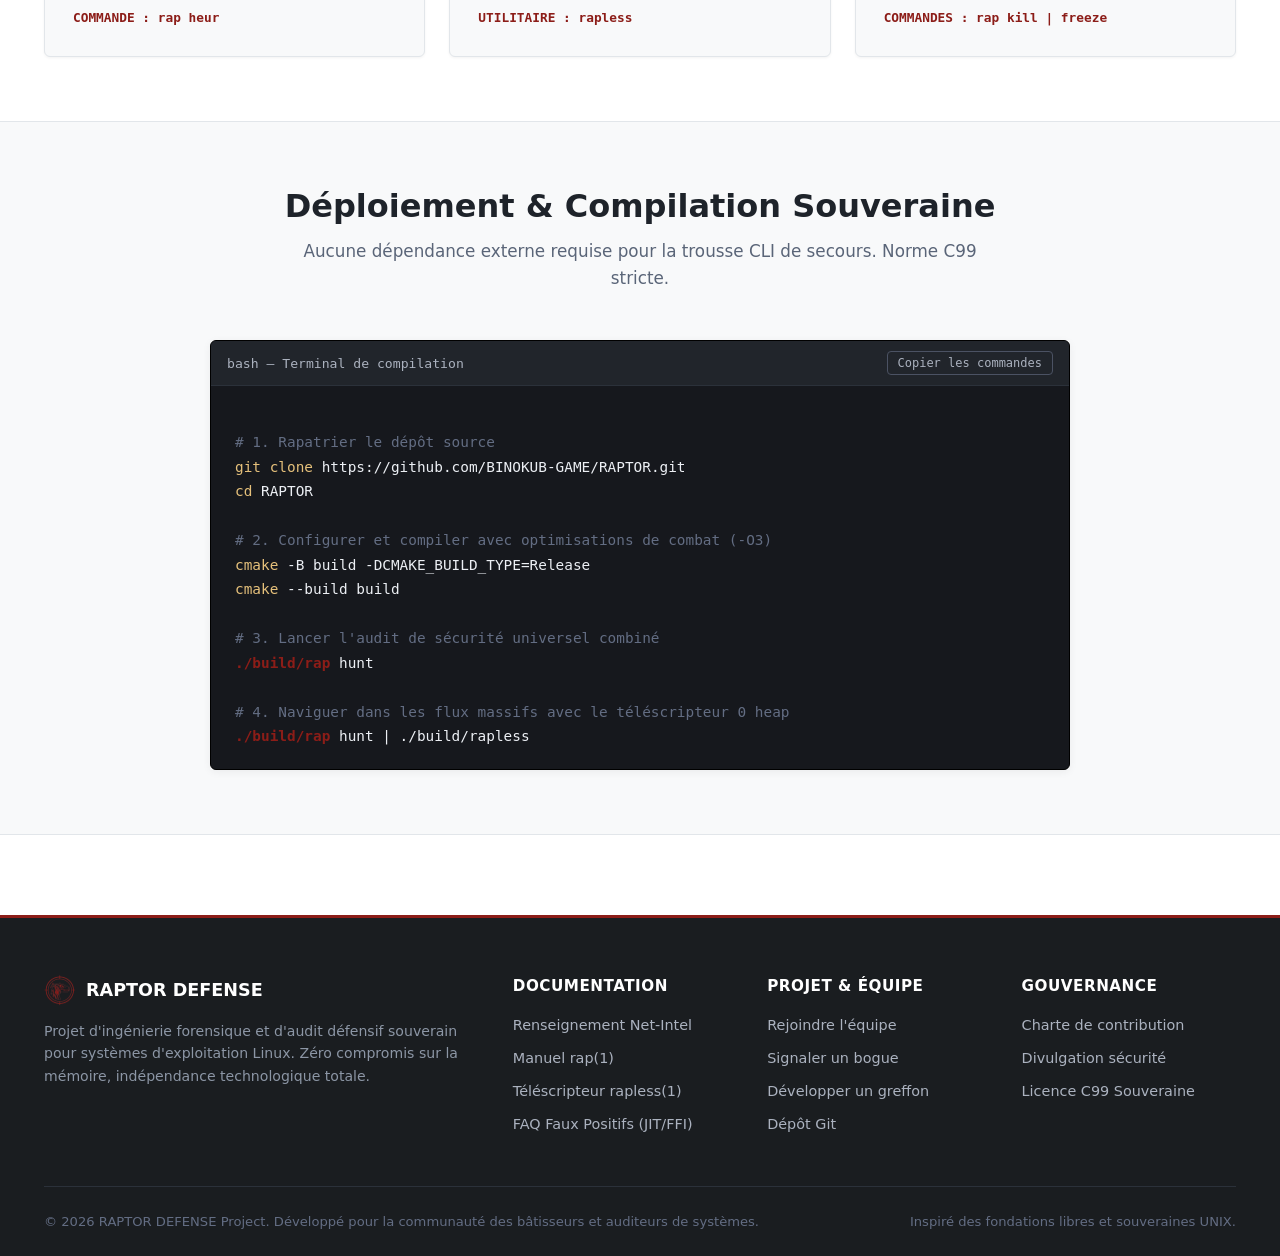
==== commit e3b04c1a: "feat(web): Intégration de Net-Intel (intel.html) et navigation mobile hamburger (Rev 1.4) feat(web):" ====
--- a/docs/index.html
+++ b/docs/index.html
@@ -1,16 +1,16 @@
 <!-- ==========================================================================
  * NOM DU SCRIPT   : docs/index.html
- * RÉVISION        : Rev 1.1
+ * RÉVISION        : Rev 1.2
  * PROJET          : RAPTOR DEFENSE v2.0 // Portail Officiel & Hub Développeurs
  * RESPONSABILITÉ  : Page d'accueil officielle, présentation de l'architecture
  *                   souveraine, appel aux contributeurs / développeurs C/Linux,
  *                   vitrine des sondes de combat et guide d'amorçage.
  *
- * BLOC DESCRIPTIF DES NOUVELLES INTÉGRATIONS (Rev 1.1) :
- *   - Correction du type MIME du favicon (image/png).
- *   - Rétablissement du texte de l'en-tête (charte institutionnelle).
- *   - Alignement canonique de l'URL git clone (https://github.com/BINOKUB-GAME/RAPTOR.git).
- *   - Synchronisation du bouton de copie rapide du terminal d'amorçage.
+ * BLOC DESCRIPTIF DES NOUVELLES INTÉGRATIONS (Rev 1.2) :
+ *   - Intégration du lien d'investigation 'Net-Intel' dans la barre de navigation.
+ *   - Ajout du bouton hamburger accessible (navToggle) pour écrans mobiles/cellulaires.
+ *   - Script léger de bascule du menu mobile (open class toggle).
+ *   - Conservation stricte des styles institutionnels et ancres canoniques.
  * ========================================================================== -->
 <!DOCTYPE html>
 <html lang="fr">
@@ -25,7 +25,7 @@
 <body>
 
     <!-- ======================================================================
-         1. EN-TÊTE INSTITUTIONNEL (STYLE FREEBSD)
+         1. EN-TÊTE INSTITUTIONNEL (STYLE FREEBSD & NAVIGATION MOBILE)
          ====================================================================== -->
     <header class="raptor-header">
         <div class="container">
@@ -34,8 +34,9 @@
                 <span>RAPTOR<span class="version-badge">v2.0</span></span>
             </a>
 
-            <nav class="raptor-nav">
+            <nav class="raptor-nav" id="raptorNav">
                 <a href="index.html" class="active">Accueil</a>
+                <a href="intel.html">Net-Intel</a>
                 <a href="man.html">Manuel (Man)</a>
                 <a href="faq.html">FAQ Technique</a>
                 <a href="community.html">Communauté</a>
@@ -44,7 +45,7 @@
             <div class="raptor-header-actions">
                 <div class="raptor-search-box">
                     <svg viewBox="0 0 24 24">
-                        <path d="M15.5 14h-.79l-.28-.27A6.471 6.471 0 0 0 16 9.5 6.5 6.5 0 1 0 9.5 16c1.61 0 3.09-.59 4.23-1.57l.27.28v.79l5 4.99L20.49 19l-4.99-5zm-6 0C7.01 14 5 11.99 5 9.5S7.01 5 9.5 5 14 7.01 14 9.5 11.99 14 9.5 14z"/>
+                        <path d="M15.5 14h-.79l-.28-.27A6.471 6.471 0 0 0 16 9.5 6.5 6.5 0 1 0 9.5 16c1.61 0 3.09-.59 4.23-1.57l.27.28v.79l5 4.99L20.49 19l-4.99-5zm-6 0C7.01 14 5 11.99 5 9.5S7.01 5 9.5 5 14 7.01 14 9.5 14z"/>
                     </svg>
                     <input type="text" placeholder="Recherche rapide...">
                 </div>
@@ -54,6 +55,13 @@
                     </svg>
                     GitHub
                 </a>
+
+                <!-- Bouton Menu Mobile (Hamburger) -->
+                <button class="raptor-hamburger" id="navToggle" aria-label="Afficher le menu de navigation" aria-expanded="false">
+                    <span></span>
+                    <span></span>
+                    <span></span>
+                </button>
             </div>
         </div>
     </header>
@@ -76,7 +84,6 @@
                 <a href="man.html" class="btn-secondary">Consulter le Manuel rap(1)</a>
             </div>
 
-            <!-- Encart d'appel à constitution d'équipe -->
             <div class="raptor-join-banner">
                 <div class="raptor-join-content">
                     <h3>Rejoignez l'équipe de développement RAPTOR</h3>
@@ -100,7 +107,6 @@
             </div>
 
             <div class="cards-grid">
-                <!-- Carte 1 -->
                 <div class="raptor-card">
                     <div class="card-icon">RX</div>
                     <h3>Traque Mémoire Inode 0</h3>
@@ -110,17 +116,15 @@
                     <div class="card-footer-tag">COMMANDE : rap rx [-v]</div>
                 </div>
 
-                <!-- Carte 2 -->
                 <div class="raptor-card">
                     <div class="card-icon">NET</div>
-                    <h3>Net-Guard Souverain</h3>
-                    <p>
-                        Analyse passive des sockets sous <code>/proc/net/tcp</code>. Évaluation mathématique CIDR (/8 à /32) confrontée aux registres souverains pour qualifier instantanément les flux LAN RFC 1918, les sorties HTTPS et neutraliser les nœuds C2 hostiles.
-                    </p>
-                    <div class="card-footer-tag">COMMANDE : rap net [-n &lt;N&gt;]</div>
-                </div>
-
-                <!-- Carte 3 -->
+                    <h3>Net-Guard & Net-Intel</h3>
+                    <p>
+                        Analyse passive des sockets sous <code>/proc/net/tcp</code>. Évaluation mathématique CIDR (/8 à /32) et confrontation instantanée aux flux OSINT souverains (C2, botnets, proxies) sans aucune fuite réseau externe.
+                    </p>
+                    <div class="card-footer-tag">COMMANDES : rap net | rap net -i &lt;IP&gt;</div>
+                </div>
+
                 <div class="raptor-card">
                     <div class="card-icon">PL</div>
                     <h3>Chasseur LD_PRELOAD</h3>
@@ -130,7 +134,6 @@
                     <div class="card-footer-tag">COMMANDE : rap preload</div>
                 </div>
 
-                <!-- Carte 4 -->
                 <div class="raptor-card">
                     <div class="card-icon">HR</div>
                     <h3>Analyseur Heuristique</h3>
@@ -140,7 +143,6 @@
                     <div class="card-footer-tag">COMMANDE : rap heur</div>
                 </div>
 
-                <!-- Carte 5 -->
                 <div class="raptor-card">
                     <div class="card-icon">0H</div>
                     <h3>Téléscripteur rapless</h3>
@@ -150,7 +152,6 @@
                     <div class="card-footer-tag">UTILITAIRE : rapless</div>
                 </div>
 
-                <!-- Carte 6 -->
                 <div class="raptor-card">
                     <div class="card-icon">PID</div>
                     <h3>Riposte Cinétique Protégée</h3>
@@ -215,10 +216,10 @@
                 <div class="footer-col">
                     <h5>Documentation</h5>
                     <ul>
+                        <li><a href="intel.html">Renseignement Net-Intel</a></li>
                         <li><a href="man.html">Manuel rap(1)</a></li>
                         <li><a href="man.html#rapless">Téléscripteur rapless(1)</a></li>
                         <li><a href="faq.html">FAQ Faux Positifs (JIT/FFI)</a></li>
-                        <li><a href="faq.html#netguard">Règles Net-Guard</a></li>
                     </ul>
                 </div>
 
@@ -253,5 +254,18 @@
         </div>
     </footer>
 
+    <!-- Script de gestion du menu hamburger mobile -->
+    <script>
+        (function() {
+            var toggle = document.getElementById('navToggle');
+            var nav = document.getElementById('raptorNav');
+            if (toggle && nav) {
+                toggle.addEventListener('click', function() {
+                    var isOpen = nav.classList.toggle('open');
+                    toggle.setAttribute('aria-expanded', isOpen);
+                });
+            }
+        })();
+    </script>
 </body>
 </html>
--- a/docs/css/raptor-core.css
+++ b/docs/css/raptor-core.css
@@ -1,32 +1,34 @@
 /* ============================================================================
  * NOM DU SCRIPT   : docs/css/raptor-core.css
- * RÉVISION        : Rev 1.1
+ * RÉVISION        : Rev 1.4
  * PROJET          : RAPTOR DEFENSE v2.0 // Portail Officiel & Hub Développeurs
  * RESPONSABILITÉ  : Socle stylistique global, variables graphiques souveraines,
- *                   architecture de mise en page institutionnelle (style FreeBSD),
- *                   composants de navigation, simulateur de terminal et grilles.
+ *                   architecture de mise en page institutionnelle,
+ *                   composants de navigation (Desktop & Hamburger Mobile),
+ *                   simulateur de terminal, analyseur Net-Intel et grilles.
  *
- * BLOC DESCRIPTIF DES NOUVELLES INTEGRATIONS (Rev 1.1) :
- *   - Normalisation de la palette chromatique officielle : Rouge institutionnel
- *     (#8C1D18), rouge vermillon (#B71C1C), blanc pur et gris technique.
- *   - En-tête d'autorité avec alignement du logo officiel, navigation et barre de recherche.
- *   - Ajout d'un filtre d'inversion chromatique (brightness/invert) sur l'image
- *     de marque pour forcer le blanc/transparence du logo sur le fond rouge.
- *   - Grille de cartes modulaires pour l'exposition des sondes du noyau.
- *   - Émulateur d'affichage de manuel Unix (troff/groff) pour les man pages.
- *   - Agencement à deux colonnes pour la FAQ technique avec sommaire flottant (Sticky TOC).
- *   - Rendu entièrement responsive sans dépendance logicielle externe.
+ * BLOC DESCRIPTIF DES NOUVELLES INTÉGRATIONS (Rev 1.4) :
+ *   - Intégration du composant menu hamburger responsive (.raptor-hamburger)
+ *     pour navigation mobile sans débordement sur 5 liens.
+ *   - Déploiement fluide du panneau de navigation mobile (.raptor-nav.open).
+ *   - Intégration de l'interface d'investigation médico-légale Net-Intel :
+ *     * Boîte de saisie d'audit IP (.intel-search-card, .intel-input-group).
+ *     * Boutons d'échantillons rapides (.intel-quick-btn).
+ *     * Jauge de score de risque dynamique (.threat-meter, .threat-badge).
+ *     * Fiche d'investigation forensique typée terminal (.intel-report-box).
+ *     * Tableau comparatif de souveraineté (.intel-compare-table).
  *
  * SECTIONS NUMÉROTÉES :
  *   1. VARIABLES CSS & PALETTE OFFICIELLE
  *   2. RÉINITIALISATION & SOCLE TYPOGRAPHIQUE
- *   3. EN-TÊTE INSTITUTIONNEL & NAVIGATION
+ *   3. EN-TÊTE INSTITUTIONNEL & NAVIGATION RESPONSIVE
  *   4. BANNIÈRE HERO & APPEL AUX DÉVELOPPEURS
  *   5. GRILLE MODULAIRE DES PILIERS TECHNIQUES
  *   6. CONTENEURS TECHNIQUES & RENDU MAN PAGES UNIX
- *   7. STRUCTURE FAQ À DOUBLE COLONNE (STICKY SIDEBAR)
- *   8. PIED DE PAGE & BADGES COMMUNAUTAIRES
- *   9. ADAPTATION RESPONSIVE (MEDIA QUERIES)
+ *   7. MODULE FORENSIQUE NET-INTEL & ANALYSE IP
+ *   8. STRUCTURE FAQ À DOUBLE COLONNE (STICKY SIDEBAR)
+ *   9. PIED DE PAGE & BADGES COMMUNAUTAIRES
+ *  10. ADAPTATION RESPONSIVE (MEDIA QUERIES MOBILE & CELL)
  * ============================================================================
  */
 
@@ -35,36 +37,31 @@
  * ============================================================================
  */
 :root {
-    /* Nuances de rouge souverain */
-    --color-primary-red       : #8C1D18; /* Rouge institutionnel style FreeBSD */
-    --color-primary-hover     : #A8231E; /* Rouge actif au survol */
-    --color-accent-red        : #B71C1C; /* Rouge vermillon pour alertes et accents */
-    --color-subtle-red        : #FBEBEB; /* Fond teinté discret pour surbrillance */
-
-    /* Nuances neutres & surfaces */
-    --color-bg-main           : #FFFFFF; /* Fond de page blanc pur */
-    --color-bg-surface        : #F8F9FA; /* Fond de cartes et blocs secondaires */
-    --color-bg-subtle         : #F1F3F5; /* Fond d'encadrés techniques */
-    --color-border            : #E2E6EA; /* Ligne de séparation neutre */
-    --color-border-dark       : #CED4DA; /* Bordure d'accentuation */
-
-    /* Typographie */
-    --color-text-main         : #1E232A; /* Texte principal gris ardoise profond */
-    --color-text-muted        : #5A6578; /* Texte secondaire et métadonnées */
-    --color-text-light        : #8C96A5; /* Légendes et séparateurs */
-
-    /* Terminal & Man Pages */
-    --color-term-bg           : #16181D; /* Fond sombre de console d'audit */
-    --color-term-text         : #ECEFF4; /* Texte de console clair */
-    --color-term-prompt       : #8C1D18; /* Invite de commande en rouge */
-    --color-term-green        : #2EA043; /* Statut nominal / OK */
-    --color-term-amber        : #D29922; /* Statut d'avertissement */
-
-    /* Polices */
+    --color-primary-red       : #8C1D18;
+    --color-primary-hover     : #A8231E;
+    --color-accent-red        : #B71C1C;
+    --color-subtle-red        : #FBEBEB;
+
+    --color-bg-main           : #FFFFFF;
+    --color-bg-surface        : #F8F9FA;
+    --color-bg-subtle         : #F1F3F5;
+    --color-border            : #E2E6EA;
+    --color-border-dark       : #CED4DA;
+
+    --color-text-main         : #1E232A;
+    --color-text-muted        : #5A6578;
+    --color-text-light        : #8C96A5;
+
+    --color-term-bg           : #16181D;
+    --color-term-text         : #ECEFF4;
+    --color-term-prompt       : #8C1D18;
+    --color-term-green        : #2EA043;
+    --color-term-amber        : #D29922;
+    --color-term-blue         : #58A6FF;
+
     --font-sans               : system-ui, -apple-system, "Segoe UI", Roboto, "Helvetica Neue", Arial, sans-serif;
     --font-mono               : "JetBrains Mono", "Fira Code", "DejaVu Sans Mono", "Courier New", monospace;
 
-    /* Métriques structurelles */
     --header-height           : 68px;
     --container-max-width     : 1240px;
     --border-radius-sm        : 4px;
@@ -84,6 +81,12 @@
     padding: 0;
 }
 
+html, body {
+    width: 100%;
+    max-width: 100%;
+    overflow-x: hidden;
+}
+
 html {
     font-size: 16px;
     scroll-behavior: smooth;
@@ -139,7 +142,7 @@
 }
 
 /* ============================================================================
- * 3. EN-TÊTE INSTITUTIONNEL & NAVIGATION
+ * 3. EN-TÊTE INSTITUTIONNEL & NAVIGATION RESPONSIVE
  * ============================================================================
  */
 .raptor-header {
@@ -156,6 +159,7 @@
     display: flex;
     align-items: center;
     justify-content: space-between;
+    position: relative;
 }
 
 .raptor-brand {
@@ -174,7 +178,7 @@
     width: 44px;
     object-fit: contain;
     border-radius: 50%;
-    filter: brightness(0) invert(1); /* Rehausse les contours et lignes de l'image en blanc éclatant */
+    filter: brightness(0) invert(1);
 }
 
 .raptor-brand span {
@@ -194,16 +198,17 @@
 .raptor-nav {
     display: flex;
     align-items: center;
-    gap: 28px;
+    gap: 24px;
 }
 
 .raptor-nav a {
     color: #FFFFFF;
-    font-size: 0.95rem;
+    font-size: 0.92rem;
     font-weight: 500;
     opacity: 0.9;
     text-decoration: none;
     transition: opacity var(--transition-standard);
+    white-space: nowrap;
 }
 
 .raptor-nav a:hover,
@@ -216,7 +221,7 @@
 .raptor-header-actions {
     display: flex;
     align-items: center;
-    gap: 16px;
+    gap: 12px;
 }
 
 .raptor-search-box {
@@ -232,7 +237,7 @@
     padding: 6px 12px 6px 32px;
     font-size: 0.85rem;
     color: #FFFFFF;
-    width: 180px;
+    width: 170px;
     transition: width var(--transition-standard), background-color var(--transition-standard);
 }
 
@@ -244,7 +249,7 @@
     outline: none;
     background-color: #FFFFFF;
     color: var(--color-text-main);
-    width: 240px;
+    width: 210px;
 }
 
 .raptor-search-box svg {
@@ -273,6 +278,35 @@
 .btn-github:hover {
     background-color: var(--color-bg-surface);
     color: var(--color-primary-hover);
+}
+
+/* Bouton hamburger mobile */
+.raptor-hamburger {
+    display: none;
+    background: transparent;
+    border: 1px solid rgba(255, 255, 255, 0.3);
+    border-radius: var(--border-radius-sm);
+    cursor: pointer;
+    padding: 6px 8px;
+    flex-direction: column;
+    justify-content: center;
+    gap: 4px;
+    width: 38px;
+    height: 34px;
+    transition: background-color var(--transition-standard);
+}
+
+.raptor-hamburger:hover {
+    background-color: rgba(255, 255, 255, 0.15);
+}
+
+.raptor-hamburger span {
+    display: block;
+    width: 100%;
+    height: 2px;
+    background-color: #FFFFFF;
+    border-radius: 1px;
+    transition: transform var(--transition-standard), opacity var(--transition-standard);
 }
 
 /* ============================================================================
@@ -327,11 +361,15 @@
     color: #FFFFFF;
     font-weight: 600;
     font-size: 1rem;
-    padding: 12px 24px;
+    padding: 10px 20px;
     border-radius: var(--border-radius-sm);
     border: 1px solid var(--color-primary-red);
     transition: background-color var(--transition-standard);
     text-decoration: none !important;
+    display: inline-flex;
+    align-items: center;
+    justify-content: center;
+    cursor: pointer;
 }
 
 .btn-primary:hover {
@@ -344,11 +382,15 @@
     color: var(--color-text-main);
     font-weight: 600;
     font-size: 1rem;
-    padding: 12px 24px;
+    padding: 10px 20px;
     border-radius: var(--border-radius-sm);
     border: 1px solid var(--color-border-dark);
     transition: all var(--transition-standard);
     text-decoration: none !important;
+    display: inline-flex;
+    align-items: center;
+    justify-content: center;
+    cursor: pointer;
 }
 
 .btn-secondary:hover {
@@ -393,7 +435,7 @@
 
 .section-header {
     text-align: center;
-    max-width: 680px;
+    max-width: 720px;
     margin: 0 auto 48px auto;
 }
 
@@ -470,40 +512,76 @@
  * 6. CONTENEURS TECHNIQUES & RENDU MAN PAGES UNIX
  * ============================================================================
  */
-.man-archive-container {
-    background-color: var(--color-bg-surface);
-    border: 1px solid var(--color-border);
-    border-radius: var(--border-radius-md);
-    padding: 24px;
-    margin-bottom: 32px;
-}
-
 .man-selector-bar {
     display: flex;
     align-items: center;
+    justify-content: space-between;
     gap: 16px;
     margin-bottom: 24px;
+    background-color: #FFFFFF;
+    padding: 14px 18px;
+    border: 1px solid var(--color-border);
+    border-radius: var(--border-radius-sm);
     flex-wrap: wrap;
-    background-color: #FFFFFF;
-    padding: 12px 16px;
-    border: 1px solid var(--color-border);
-    border-radius: var(--border-radius-sm);
-}
-
-.man-selector-bar label {
-    font-size: 0.9rem;
-    font-weight: 600;
-    color: var(--color-text-main);
-}
-
-.man-select {
-    padding: 6px 12px;
+}
+
+.man-search-group {
+    display: flex;
+    align-items: center;
+    gap: 10px;
+    flex: 1 1 360px;
+}
+
+.man-search-group input {
+    flex: 1;
+    padding: 8px 12px;
     font-family: var(--font-mono);
     font-size: 0.85rem;
     border: 1px solid var(--color-border-dark);
     border-radius: var(--border-radius-sm);
+    min-width: 160px;
+}
+
+.man-btn-group {
+    display: flex;
+    gap: 6px;
+}
+
+.man-btn-group button {
+    padding: 8px 14px;
+    font-size: 0.85rem;
+    cursor: pointer;
+}
+
+.man-dropdowns-group {
+    display: flex;
+    align-items: center;
+    gap: 16px;
+    flex-wrap: wrap;
+}
+
+.man-select-field {
+    display: flex;
+    align-items: center;
+    gap: 8px;
+}
+
+.man-select-field label {
+    font-size: 0.88rem;
+    font-weight: 600;
+    color: var(--color-text-main);
+    white-space: nowrap;
+}
+
+.man-select {
+    padding: 7px 12px;
+    font-family: var(--font-mono);
+    font-size: 0.85rem;
+    border: 1px solid var(--color-border-dark);
+    border-radius: var(--border-radius-sm);
     background-color: #FFFFFF;
     color: var(--color-text-main);
+    max-width: 100%;
 }
 
 .man-select:focus {
@@ -517,6 +595,7 @@
     border-radius: var(--border-radius-md);
     box-shadow: var(--shadow-card);
     overflow: hidden;
+    width: 100%;
 }
 
 .man-viewer-header {
@@ -526,12 +605,16 @@
     align-items: center;
     justify-content: space-between;
     border-bottom: 1px solid #2B313A;
+    gap: 12px;
 }
 
 .man-viewer-title {
     color: #ABB2BF;
     font-family: var(--font-mono);
     font-size: 0.82rem;
+    white-space: nowrap;
+    overflow: hidden;
+    text-overflow: ellipsis;
 }
 
 .man-btn-copy {
@@ -544,6 +627,8 @@
     cursor: pointer;
     font-family: var(--font-mono);
     transition: all var(--transition-standard);
+    white-space: nowrap;
+    flex-shrink: 0;
 }
 
 .man-btn-copy:hover {
@@ -559,10 +644,11 @@
     line-height: 1.7;
     overflow-x: auto;
     white-space: pre-wrap;
+    word-break: break-word;
 }
 
 .man-section-heading {
-    color: #E06C75; /* Rouge bordeaux pour titres NAME, SYNOPSIS... */
+    color: #E06C75;
     font-weight: 700;
     display: block;
     margin-top: 18px;
@@ -575,11 +661,169 @@
 }
 
 .man-flag {
-    color: #E5C07B; /* Jaune/Ambre pour les options -q, -r */
+    color: #E5C07B;
 }
 
 /* ============================================================================
- * 7. STRUCTURE FAQ À DOUBLE COLONNE (STICKY SIDEBAR)
+ * 7. MODULE FORENSIQUE NET-INTEL & ANALYSE IP
+ * ============================================================================
+ */
+.intel-search-card {
+    background-color: #FFFFFF;
+    border: 1px solid var(--color-border);
+    border-radius: var(--border-radius-md);
+    padding: 32px;
+    box-shadow: var(--shadow-card);
+    max-width: 860px;
+    margin: -32px auto 40px auto;
+    position: relative;
+    z-index: 10;
+}
+
+.intel-input-group {
+    display: flex;
+    gap: 12px;
+    margin-bottom: 16px;
+}
+
+.intel-input-group input {
+    flex: 1;
+    font-family: var(--font-mono);
+    font-size: 1.1rem;
+    padding: 12px 16px;
+    border: 2px solid var(--color-border-dark);
+    border-radius: var(--border-radius-sm);
+    color: var(--color-text-main);
+    transition: border-color var(--transition-standard);
+}
+
+.intel-input-group input:focus {
+    outline: none;
+    border-color: var(--color-primary-red);
+}
+
+.intel-quick-samples {
+    display: flex;
+    align-items: center;
+    gap: 8px;
+    flex-wrap: wrap;
+    font-size: 0.85rem;
+    color: var(--color-text-muted);
+}
+
+.intel-quick-btn {
+    background-color: var(--color-bg-subtle);
+    border: 1px solid var(--color-border);
+    padding: 4px 10px;
+    border-radius: var(--border-radius-sm);
+    font-family: var(--font-mono);
+    font-size: 0.8rem;
+    cursor: pointer;
+    color: var(--color-text-main);
+    transition: background-color var(--transition-standard);
+}
+
+.intel-quick-btn:hover {
+    background-color: #E2E6EA;
+    color: var(--color-primary-red);
+}
+
+.threat-badge {
+    display: inline-flex;
+    align-items: center;
+    gap: 6px;
+    font-family: var(--font-mono);
+    font-size: 0.85rem;
+    font-weight: 700;
+    padding: 4px 12px;
+    border-radius: 4px;
+    text-transform: uppercase;
+}
+
+.threat-badge-danger {
+    background-color: #FFEBE9;
+    color: #CF222E;
+    border: 1px solid #FF8182;
+}
+
+.threat-badge-warning {
+    background-color: #FFF8C5;
+    color: #9A6700;
+    border: 1px solid #D4A72C;
+}
+
+.threat-badge-clean {
+    background-color: #DAFBE1;
+    color: #1A7F37;
+    border: 1px solid #4AC26B;
+}
+
+.threat-badge-private {
+    background-color: #DDF4FF;
+    color: #0969DA;
+    border: 1px solid #54AEFF;
+}
+
+.intel-stats-grid {
+    display: grid;
+    grid-template-columns: repeat(auto-fit, minmax(240px, 1fr));
+    gap: 20px;
+    margin-bottom: 48px;
+}
+
+.intel-stat-box {
+    background-color: var(--color-bg-surface);
+    border: 1px solid var(--color-border);
+    border-radius: var(--border-radius-md);
+    padding: 20px;
+    text-align: center;
+}
+
+.intel-stat-val {
+    font-size: 2rem;
+    font-weight: 800;
+    font-family: var(--font-mono);
+    color: var(--color-primary-red);
+    margin-bottom: 4px;
+}
+
+.intel-stat-lbl {
+    font-size: 0.85rem;
+    color: var(--color-text-muted);
+    text-transform: uppercase;
+    letter-spacing: 0.5px;
+}
+
+.intel-compare-table {
+    width: 100%;
+    border-collapse: collapse;
+    margin: 24px 0;
+    background-color: #FFFFFF;
+    border: 1px solid var(--color-border);
+    border-radius: var(--border-radius-md);
+    overflow: hidden;
+}
+
+.intel-compare-table th, 
+.intel-compare-table td {
+    padding: 14px 18px;
+    text-align: left;
+    border-bottom: 1px solid var(--color-border);
+    font-size: 0.92rem;
+}
+
+.intel-compare-table th {
+    background-color: var(--color-bg-surface);
+    font-weight: 700;
+    color: var(--color-text-main);
+}
+
+.intel-compare-table tr:last-child td {
+    border-bottom: none;
+}
+
+/* ============================================================================
+ * 8. STRUCTURE FAQ À DOUBLE COLONNE (STICKY SIDEBAR)
  * ============================================================================
  */
 .faq-layout {
@@ -673,7 +917,7 @@
 }
 
 /* ============================================================================
- * 8. PIED DE PAGE & BADGES COMMUNAUTAIRES
+ * 9. PIED DE PAGE & BADGES COMMUNAUTAIRES
  * ============================================================================
  */
 .raptor-footer {
@@ -729,7 +973,7 @@
 }
 
 /* ============================================================================
- * 9. ADAPTATION RESPONSIVE (MEDIA QUERIES)
+ * 10. ADAPTATION RESPONSIVE (MEDIA QUERIES MOBILE & CELL)
  * ============================================================================
  */
 @media (max-width: 992px) {
@@ -749,30 +993,194 @@
 }
 
 @media (max-width: 768px) {
+    /* Header mobile compact avec hamburger */
+    .raptor-header {
+        height: auto;
+        padding: 10px 0;
+    }
+
     .raptor-header .container {
+        display: flex;
         flex-wrap: wrap;
-        height: auto;
+        align-items: center;
+        justify-content: space-between;
+        padding-left: 16px;
+        padding-right: 16px;
+    }
+
+    .raptor-brand {
+        font-size: 1.15rem;
+    }
+
+    .raptor-brand img {
+        height: 36px;
+        width: 36px;
+    }
+
+    .raptor-header-actions {
+        gap: 8px;
+    }
+
+    .raptor-search-box {
+        display: none;
+    }
+
+    .btn-github {
+        padding: 5px 10px;
+        font-size: 0.78rem;
+    }
+
+    /* Affichage du bouton hamburger sur mobile */
+    .raptor-hamburger {
+        display: flex;
+    }
+
+    /* Le menu de navigation se déplie verticalement */
+    .raptor-nav {
+        display: none;
+        flex-direction: column;
+        width: 100%;
+        gap: 6px;
+        border-top: 1px solid rgba(255, 255, 255, 0.2);
         padding-top: 12px;
-        padding-bottom: 12px;
+        margin-top: 10px;
+    }
+
+    .raptor-nav.open {
+        display: flex;
+        animation: navSlideDown 0.2s ease-out forwards;
+    }
+
+    @keyframes navSlideDown {
+        from { opacity: 0; transform: translateY(-8px); }
+        to { opacity: 1; transform: translateY(0); }
+    }
+
+    .raptor-nav a {
+        font-size: 0.95rem;
+        padding: 10px 14px;
+        border-radius: var(--border-radius-sm);
+        background-color: rgba(255, 255, 255, 0.1);
+        text-align: left;
+        width: 100%;
+        opacity: 0.95;
+    }
+
+    .raptor-nav a.active {
+        background-color: rgba(255, 255, 255, 0.28);
+        text-decoration: none;
+        font-weight: 700;
+        opacity: 1;
+        border-left: 3px solid #FFFFFF;
+    }
+
+    /* Net-Intel Mobile */
+    .intel-search-card {
+        padding: 20px 16px;
+        margin-top: -20px;
+    }
+
+    .intel-input-group {
+        flex-direction: column;
+        gap: 10px;
+    }
+
+    .intel-input-group input {
+        font-size: 1rem;
+        padding: 10px 12px;
+    }
+
+    .intel-input-group button {
+        width: 100%;
+        padding: 12px;
+    }
+
+    /* Man Page Mobile */
+    .man-selector-bar {
+        flex-direction: column;
+        align-items: stretch;
+        padding: 12px;
         gap: 12px;
     }
 
-    .raptor-nav {
-        order: 3;
+    .man-search-group {
+        flex: none;
+        flex-direction: column;
+        align-items: stretch;
         width: 100%;
-        justify-content: space-between;
-        gap: 12px;
-        border-top: 1px solid rgba(255, 255, 255, 0.15);
-        padding-top: 10px;
+        gap: 8px;
+    }
+
+    .man-search-group input {
+        width: 100%;
+        height: 38px;
+    }
+
+    .man-btn-group {
+        display: flex;
+        gap: 8px;
+        width: 100%;
+    }
+
+    .man-btn-group button {
+        flex: 1;
+    }
+
+    .man-dropdowns-group {
+        flex-direction: column;
+        align-items: stretch;
+        width: 100%;
+        gap: 10px;
+    }
+
+    .man-select-field {
+        flex-direction: column;
+        align-items: stretch;
+        gap: 4px;
+    }
+
+    .man-select-field label {
+        font-size: 0.82rem;
+    }
+
+    .man-select {
+        width: 100%;
+    }
+
+    .man-content {
+        padding: 16px 14px;
+        font-size: 0.74rem;
+        line-height: 1.5;
+    }
+
+    /* Hero & divers */
+    .raptor-hero {
+        padding: 32px 0 40px 0;
+    }
+
+    .raptor-hero-badge {
+        font-size: 0.75rem;
+        padding: 4px 10px;
+        line-height: 1.4;
     }
 
     .raptor-hero h1 {
-        font-size: 2rem;
+        font-size: 1.85rem;
+    }
+
+    .raptor-hero-subtitle {
+        font-size: 0.98rem;
+        margin-bottom: 24px;
     }
 
     .raptor-join-banner {
         flex-direction: column;
         align-items: flex-start;
+        gap: 14px;
+    }
+
+    .cards-grid {
+        grid-template-columns: 1fr;
     }
 
     .footer-grid {
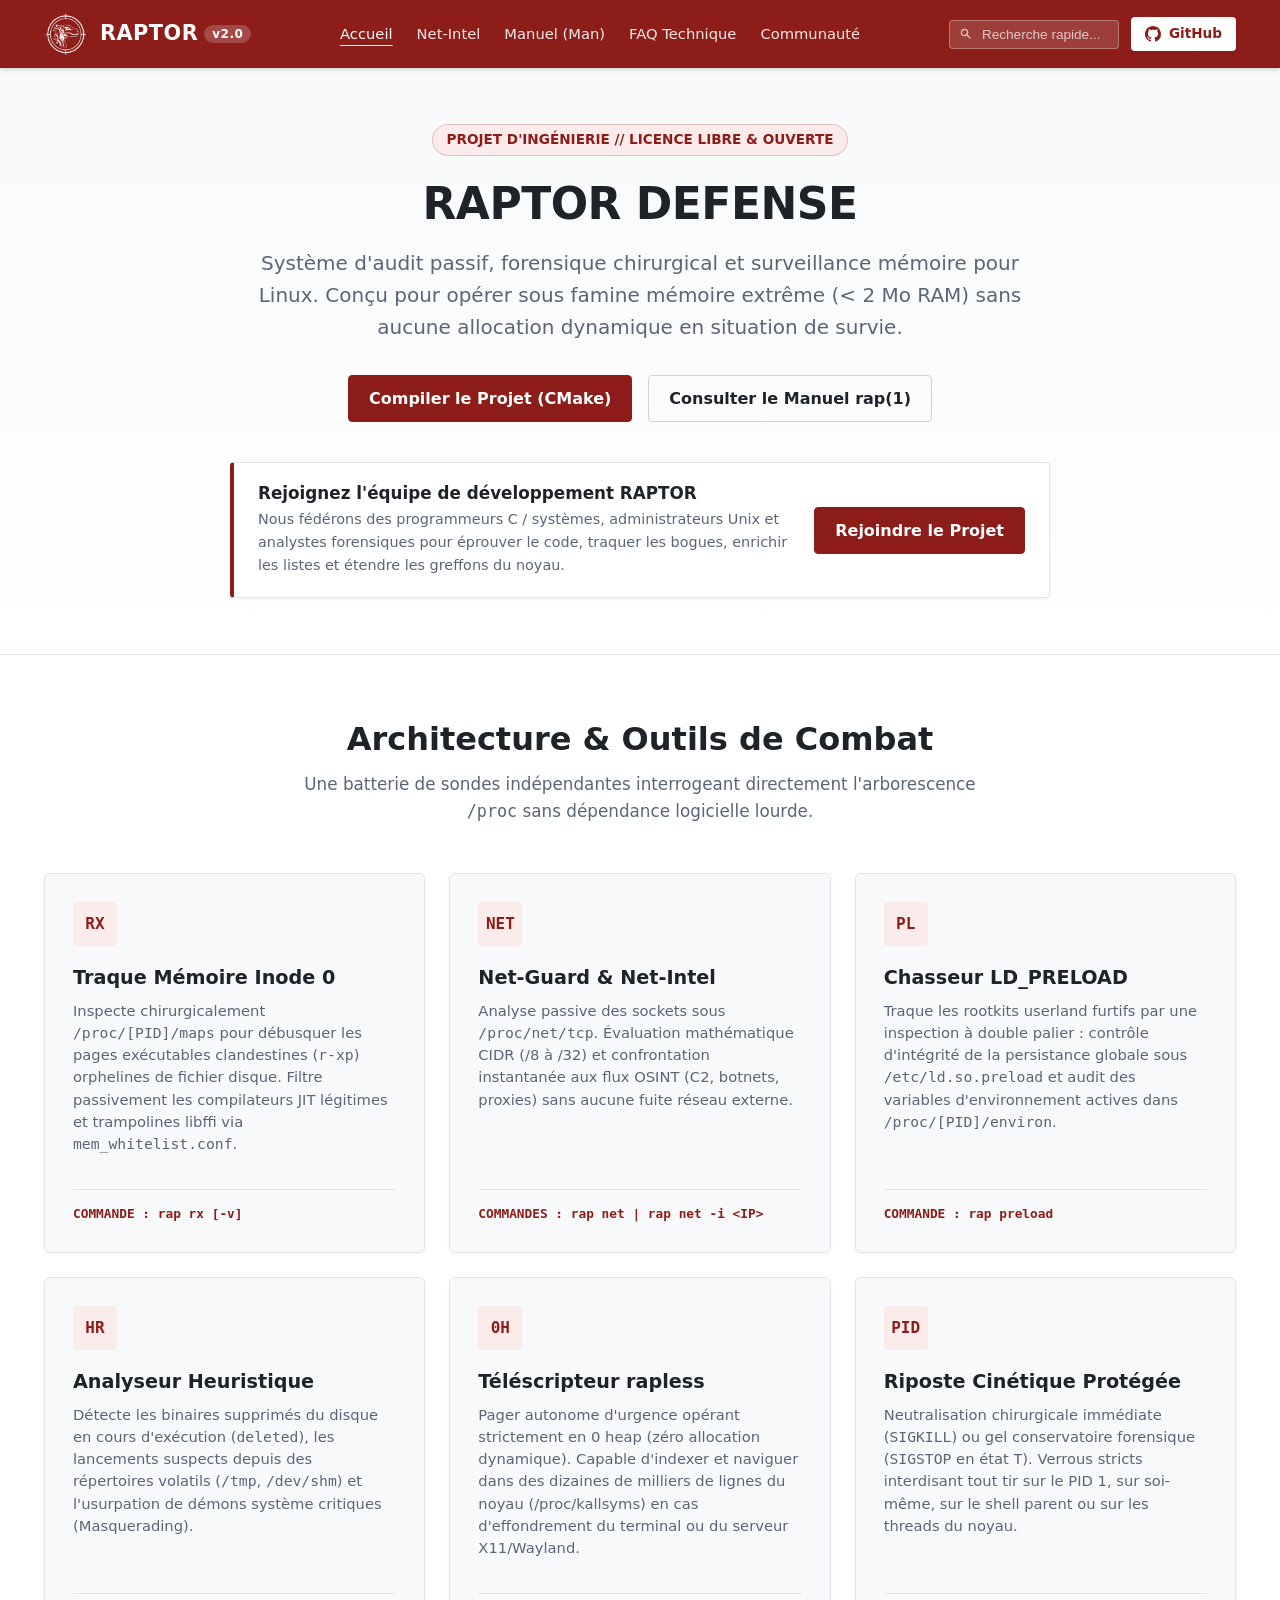
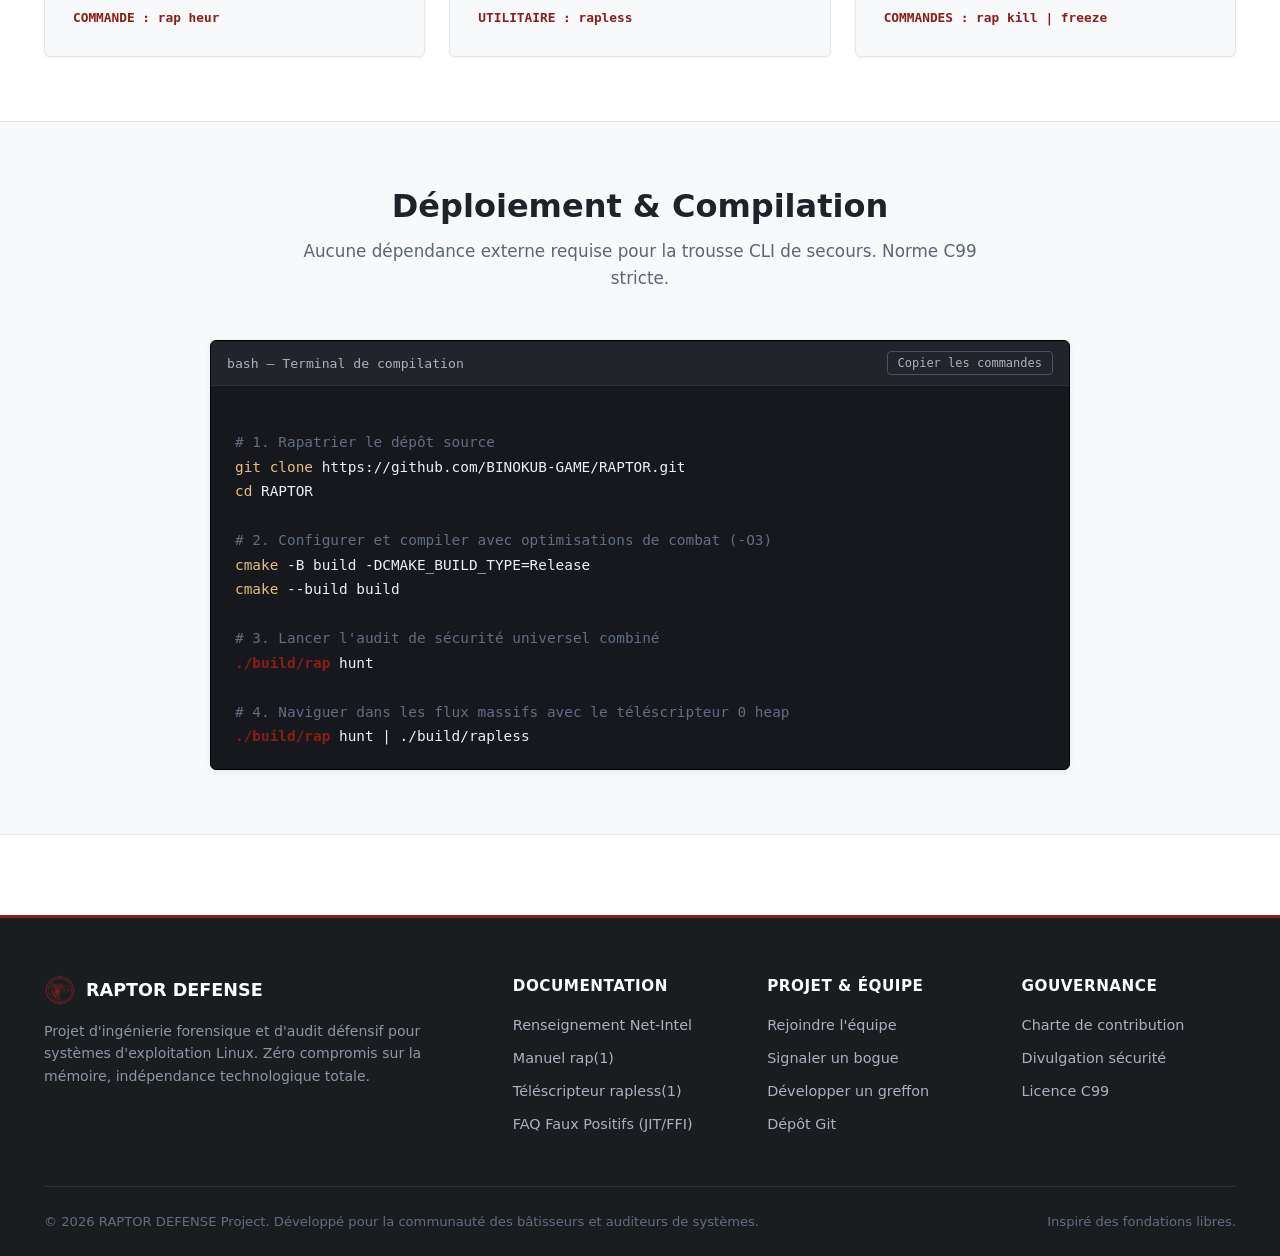
==== commit 8cbf8f5e: "MISE A JOUR DE HTML MISE A JOUR DE HTML" ====
--- a/docs/index.html
+++ b/docs/index.html
@@ -17,8 +17,8 @@
 <head>
     <meta charset="UTF-8">
     <meta name="viewport" content="width=device-width, initial-scale=1.0">
-    <title>RAPTOR DEFENSE // Système d'Audit Souverain & Hub Développeurs</title>
-    <meta name="description" content="Boîte à outils défensive et forensique souveraine pour Linux en C99 (< 2 Mo RAM). Rejoignez l'équipe de développement.">
+    <title>RAPTOR DEFENSE // Système d'Audit & Hub Développeurs</title>
+    <meta name="description" content="Boîte à outils défensive et forensique pour Linux en C99 (< 2 Mo RAM). Rejoignez l'équipe de développement.">
     <link rel="stylesheet" href="css/raptor-core.css">
     <link rel="icon" type="image/png" href="raptor-icon.png">
 </head>
@@ -72,7 +72,7 @@
     <section class="raptor-hero">
         <div class="container">
             <div class="raptor-hero-badge">
-                PROJET D'INGÉNIERIE SOUVERAINE // LICENCE LIBRE & OUVERTE
+                PROJET D'INGÉNIERIE // LICENCE LIBRE & OUVERTE
             </div>
             <h1>RAPTOR DEFENSE</h1>
             <p class="raptor-hero-subtitle">
@@ -88,7 +88,7 @@
                 <div class="raptor-join-content">
                     <h3>Rejoignez l'équipe de développement RAPTOR</h3>
                     <p>
-                        Nous fédérons des programmeurs C / systèmes, administrateurs Unix et analystes forensiques pour éprouver le code, traquer les bogues, enrichir les listes de souveraineté et étendre les greffons du noyau.
+                        Nous fédérons des programmeurs C / systèmes, administrateurs Unix et analystes forensiques pour éprouver le code, traquer les bogues, enrichir les listes et étendre les greffons du noyau.
                     </p>
                 </div>
                 <a href="community.html" class="btn-primary" style="white-space: nowrap;">Rejoindre le Projet</a>
@@ -120,7 +120,7 @@
                     <div class="card-icon">NET</div>
                     <h3>Net-Guard & Net-Intel</h3>
                     <p>
-                        Analyse passive des sockets sous <code>/proc/net/tcp</code>. Évaluation mathématique CIDR (/8 à /32) et confrontation instantanée aux flux OSINT souverains (C2, botnets, proxies) sans aucune fuite réseau externe.
+                        Analyse passive des sockets sous <code>/proc/net/tcp</code>. Évaluation mathématique CIDR (/8 à /32) et confrontation instantanée aux flux OSINT (C2, botnets, proxies) sans aucune fuite réseau externe.
                     </p>
                     <div class="card-footer-tag">COMMANDES : rap net | rap net -i &lt;IP&gt;</div>
                 </div>
@@ -170,7 +170,7 @@
     <section class="raptor-section" id="compilation" style="background-color: var(--color-bg-surface); border-top: 1px solid var(--color-border); border-bottom: 1px solid var(--color-border);">
         <div class="container">
             <div class="section-header">
-                <h2>Déploiement & Compilation Souveraine</h2>
+                <h2>Déploiement & Compilation</h2>
                 <p>Aucune dépendance externe requise pour la trousse CLI de secours. Norme C99 stricte.</p>
             </div>
 
@@ -209,7 +209,7 @@
                         <span style="color: #FFFFFF; font-weight: 700; font-size: 1.1rem;">RAPTOR DEFENSE</span>
                     </div>
                     <p style="font-size: 0.88rem; line-height: 1.6; color: #8C96A5;">
-                        Projet d'ingénierie forensique et d'audit défensif souverain pour systèmes d'exploitation Linux. Zéro compromis sur la mémoire, indépendance technologique totale.
+                        Projet d'ingénierie forensique et d'audit défensif pour systèmes d'exploitation Linux. Zéro compromis sur la mémoire, indépendance technologique totale.
                     </p>
                 </div>
 
@@ -238,7 +238,7 @@
                     <ul>
                         <li><a href="community.html#charte">Charte de contribution</a></li>
                         <li><a href="community.html#securite">Divulgation sécurité</a></li>
-                        <li><a href="community.html#licence">Licence C99 Souveraine</a></li>
+                        <li><a href="community.html#licence">Licence C99</a></li>
                     </ul>
                 </div>
             </div>
@@ -248,7 +248,7 @@
                     &copy; 2026 RAPTOR DEFENSE Project. Développé pour la communauté des bâtisseurs et auditeurs de systèmes.
                 </div>
                 <div>
-                    Inspiré des fondations libres et souveraines UNIX.
+                    Inspiré des fondations libres.
                 </div>
             </div>
         </div>
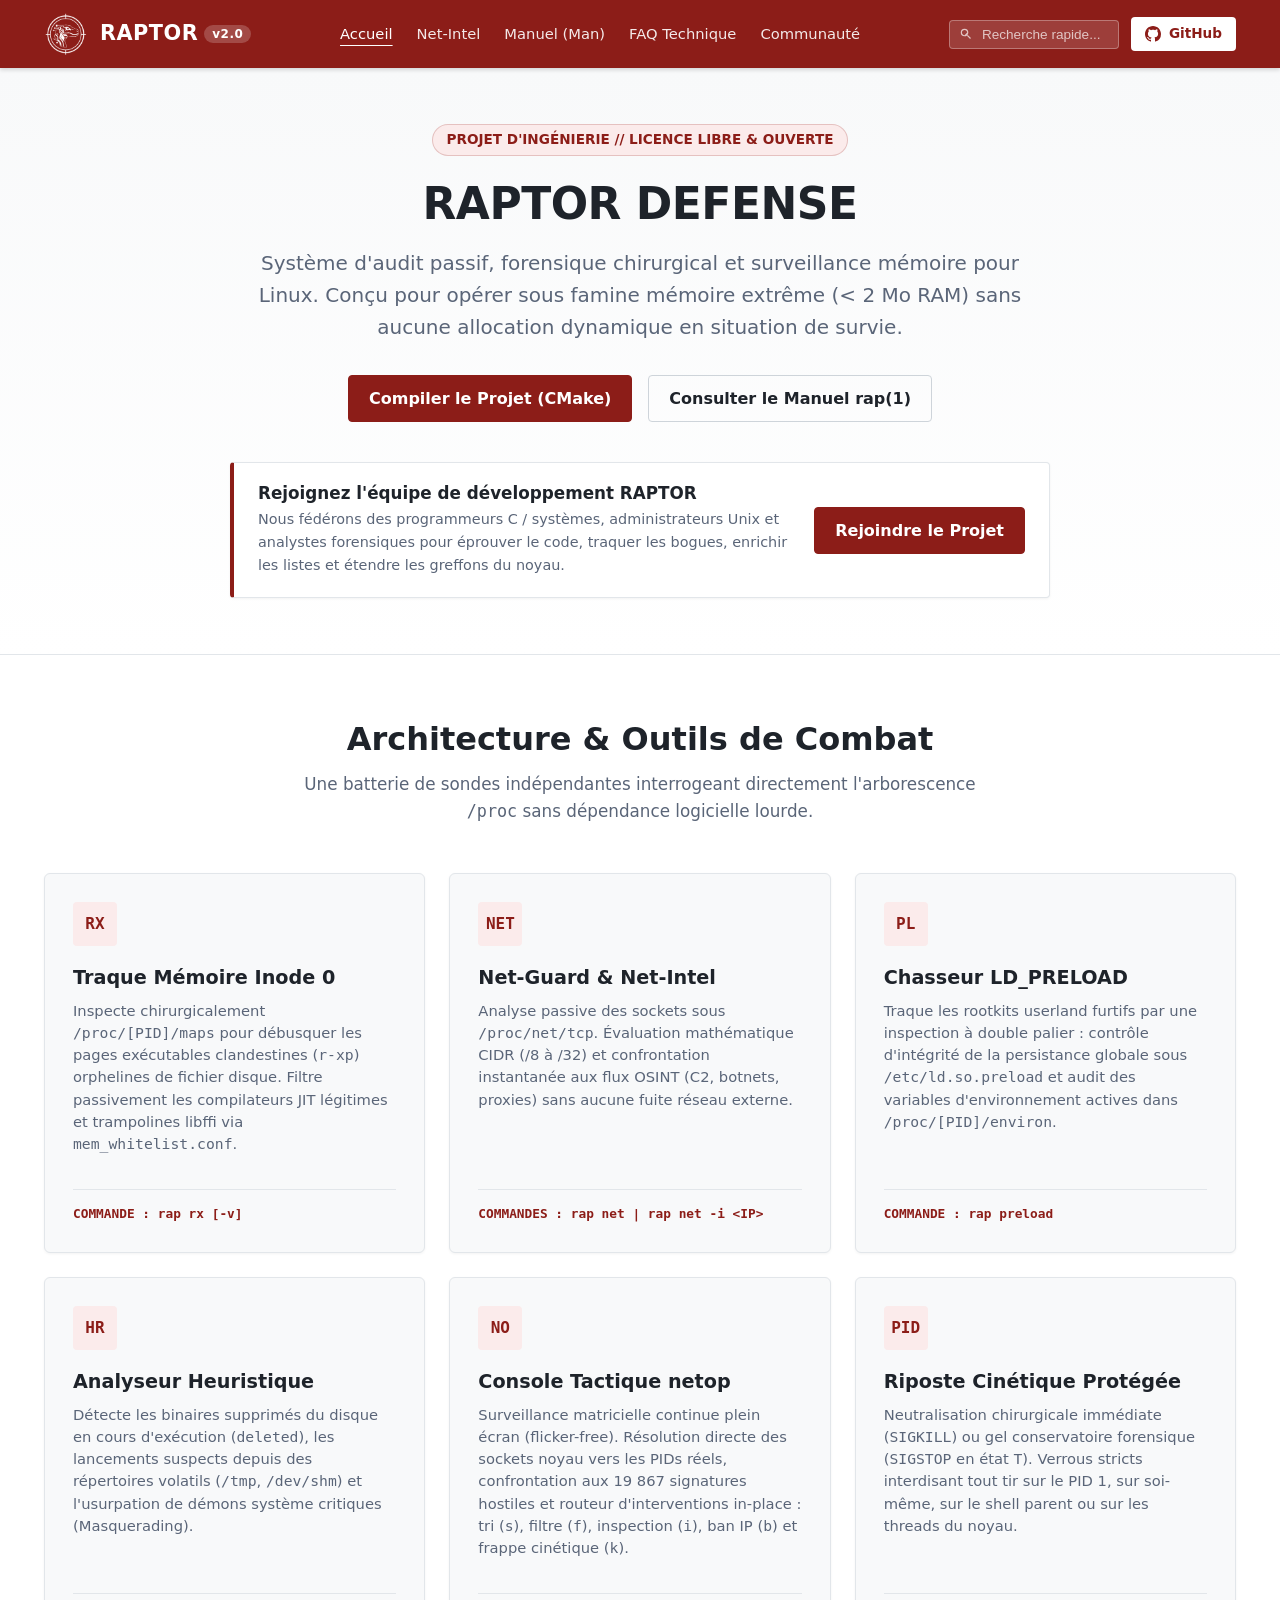
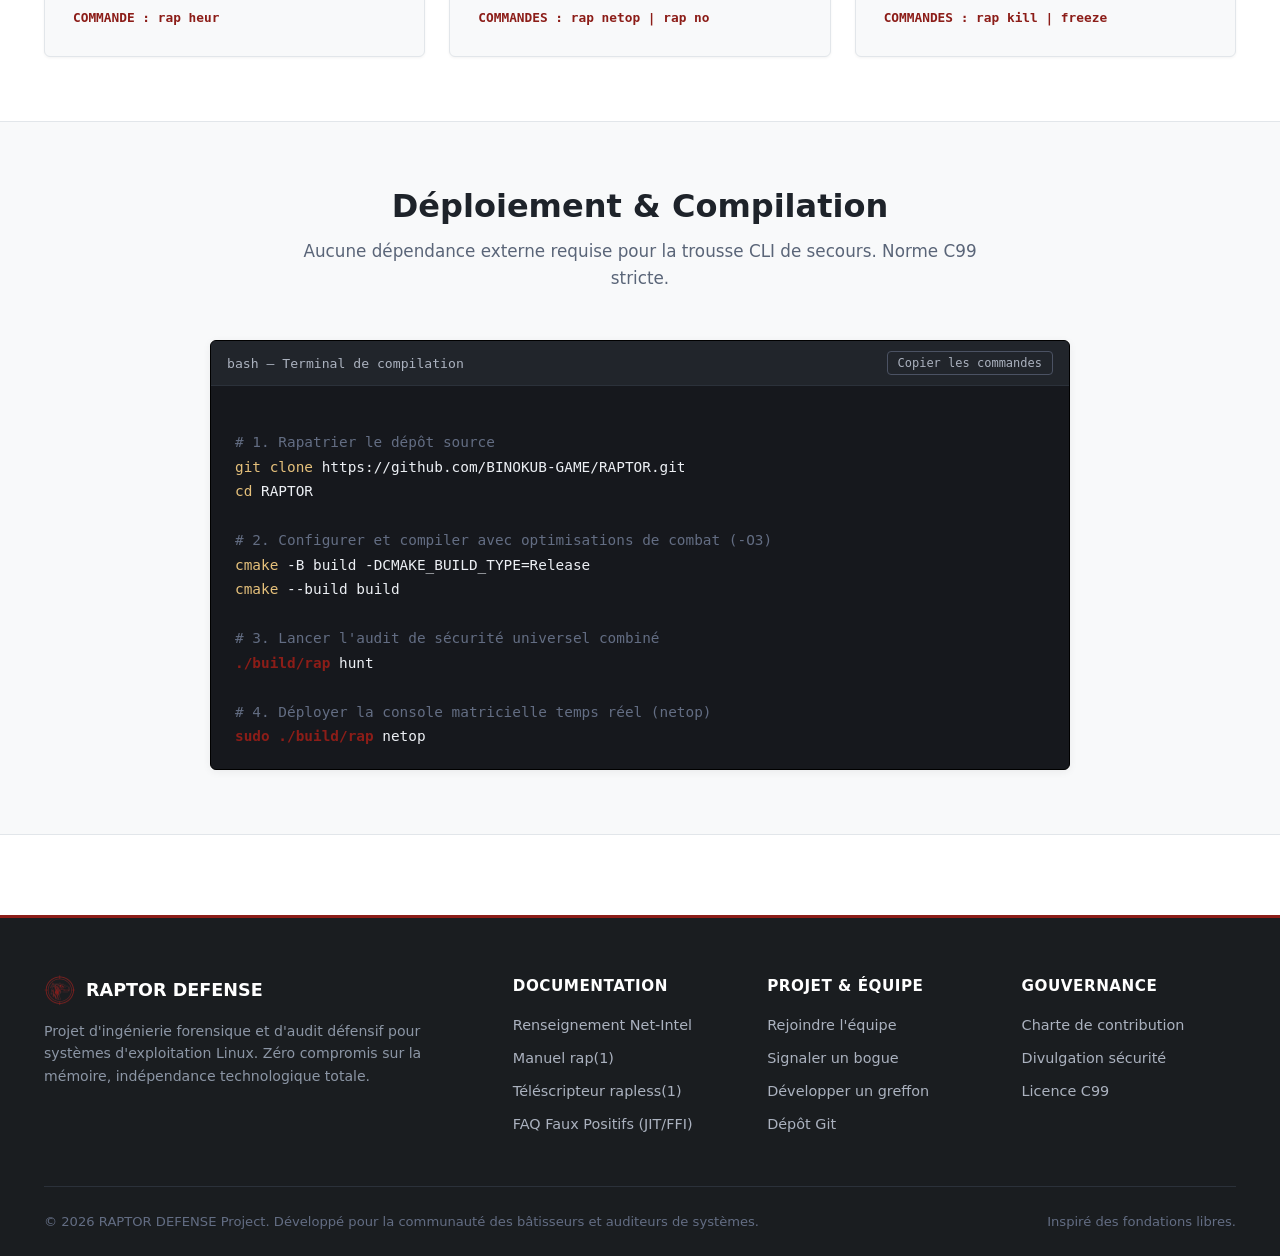
==== commit e9beb9fa: "MISE A JOUR INDEX MISE A JOUR INDEX" ====
--- a/docs/index.html
+++ b/docs/index.html
@@ -1,16 +1,18 @@
 <!-- ==========================================================================
  * NOM DU SCRIPT   : docs/index.html
- * RÉVISION        : Rev 1.2
+ * RÉVISION        : Rev 1.4 (2026-10-27)
  * PROJET          : RAPTOR DEFENSE v2.0 // Portail Officiel & Hub Développeurs
  * RESPONSABILITÉ  : Page d'accueil officielle, présentation de l'architecture
  *                   souveraine, appel aux contributeurs / développeurs C/Linux,
  *                   vitrine des sondes de combat et guide d'amorçage.
  *
- * BLOC DESCRIPTIF DES NOUVELLES INTÉGRATIONS (Rev 1.2) :
- *   - Intégration du lien d'investigation 'Net-Intel' dans la barre de navigation.
- *   - Ajout du bouton hamburger accessible (navToggle) pour écrans mobiles/cellulaires.
- *   - Script léger de bascule du menu mobile (open class toggle).
- *   - Conservation stricte des styles institutionnels et ancres canoniques.
+ * BLOC DESCRIPTIF DES NOUVELLES INTÉGRATIONS (Rev 1.4) :
+ *   - Intégration de la console tactique temps réel 'rap netop' (badge NO)
+ *     dans les 6 piliers d'outils de combat en remplacement de rapless.
+ *   - Mise en avant du routeur d'actions chirurgicales in-place (k, b, i, s, f).
+ *   - Actualisation de l'étape 4 du terminal d'amorçage avec 'rap netop'.
+ *   - Conservation intégrale de la recherche rapide (#navSearchInput), du menu
+ *     responsive et de la charte visuelle institutionnelle.
  * ========================================================================== -->
 <!DOCTYPE html>
 <html lang="fr">
@@ -47,7 +49,7 @@
                     <svg viewBox="0 0 24 24">
                         <path d="M15.5 14h-.79l-.28-.27A6.471 6.471 0 0 0 16 9.5 6.5 6.5 0 1 0 9.5 16c1.61 0 3.09-.59 4.23-1.57l.27.28v.79l5 4.99L20.49 19l-4.99-5zm-6 0C7.01 14 5 11.99 5 9.5S7.01 5 9.5 5 14 7.01 14 9.5 14z"/>
                     </svg>
-                    <input type="text" placeholder="Recherche rapide...">
+                    <input type="text" id="navSearchInput" placeholder="Recherche rapide...">
                 </div>
                 <a href="https://github.com/BINOKUB-GAME/RAPTOR" target="_blank" rel="noopener" class="btn-github">
                     <svg width="16" height="16" viewBox="0 0 24 24" fill="currentColor">
@@ -144,12 +146,12 @@
                 </div>
 
                 <div class="raptor-card">
-                    <div class="card-icon">0H</div>
-                    <h3>Téléscripteur rapless</h3>
-                    <p>
-                        Pager autonome d'urgence opérant strictement en 0 heap (zéro allocation dynamique). Capable d'indexer et naviguer dans des dizaines de milliers de lignes du noyau (/proc/kallsyms) en cas d'effondrement du terminal ou du serveur X11/Wayland.
-                    </p>
-                    <div class="card-footer-tag">UTILITAIRE : rapless</div>
+                    <div class="card-icon">NO</div>
+                    <h3>Console Tactique netop</h3>
+                    <p>
+                        Surveillance matricielle continue plein écran (flicker-free). Résolution directe des sockets noyau vers les PIDs réels, confrontation aux 19 867 signatures hostiles et routeur d'interventions in-place : tri (<code>s</code>), filtre (<code>f</code>), inspection (<code>i</code>), ban IP (<code>b</code>) et frappe cinétique (<code>k</code>).
+                    </p>
+                    <div class="card-footer-tag">COMMANDES : rap netop | rap no</div>
                 </div>
 
                 <div class="raptor-card">
@@ -191,8 +193,8 @@
 <span style="color: #636D83;"># 3. Lancer l'audit de sécurité universel combiné</span>
 <span style="color: #8C1D18; font-weight: bold;">./build/rap</span> hunt
 
-<span style="color: #636D83;"># 4. Naviguer dans les flux massifs avec le téléscripteur 0 heap</span>
-<span style="color: #8C1D18; font-weight: bold;">./build/rap</span> hunt | ./build/rapless</div>
+<span style="color: #636D83;"># 4. Déployer la console matricielle temps réel (netop)</span>
+<span style="color: #8C1D18; font-weight: bold;">sudo ./build/rap</span> netop</div>
             </div>
         </div>
     </section>
@@ -254,9 +256,10 @@
         </div>
     </footer>
 
-    <!-- Script de gestion du menu hamburger mobile -->
+    <!-- Scripts de gestion : Menu mobile et Recherche rapide -->
     <script>
         (function() {
+            /* 1. Menu hamburger mobile */
             var toggle = document.getElementById('navToggle');
             var nav = document.getElementById('raptorNav');
             if (toggle && nav) {
@@ -265,6 +268,19 @@
                     toggle.setAttribute('aria-expanded', isOpen);
                 });
             }
+
+            /* 2. Écouteur de recherche rapide vers man.html */
+            var searchInput = document.getElementById('navSearchInput');
+            if (searchInput) {
+                searchInput.addEventListener('keydown', function(e) {
+                    if (e.key === 'Enter') {
+                        var val = this.value.trim();
+                        if (val) {
+                            window.location.href = 'man.html?q=' + encodeURIComponent(val);
+                        }
+                    }
+                });
+            }
         })();
     </script>
 </body>
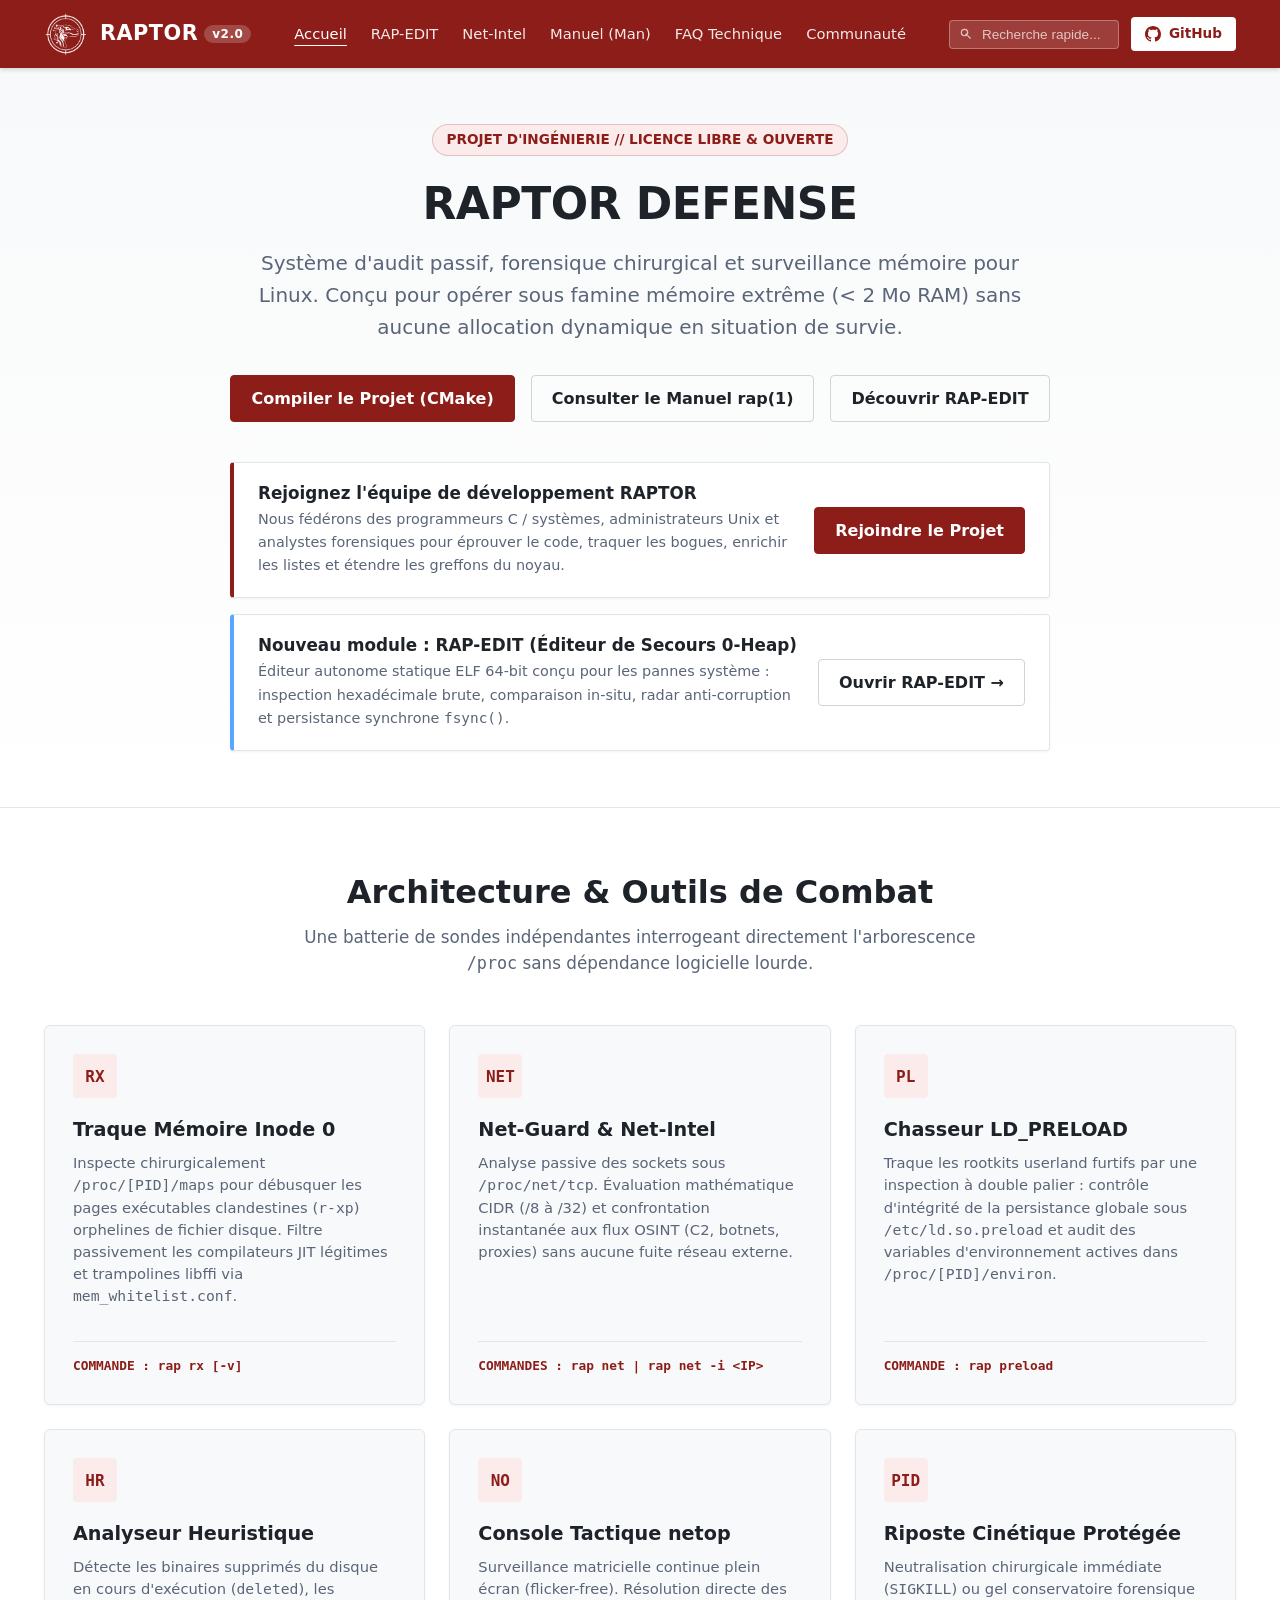
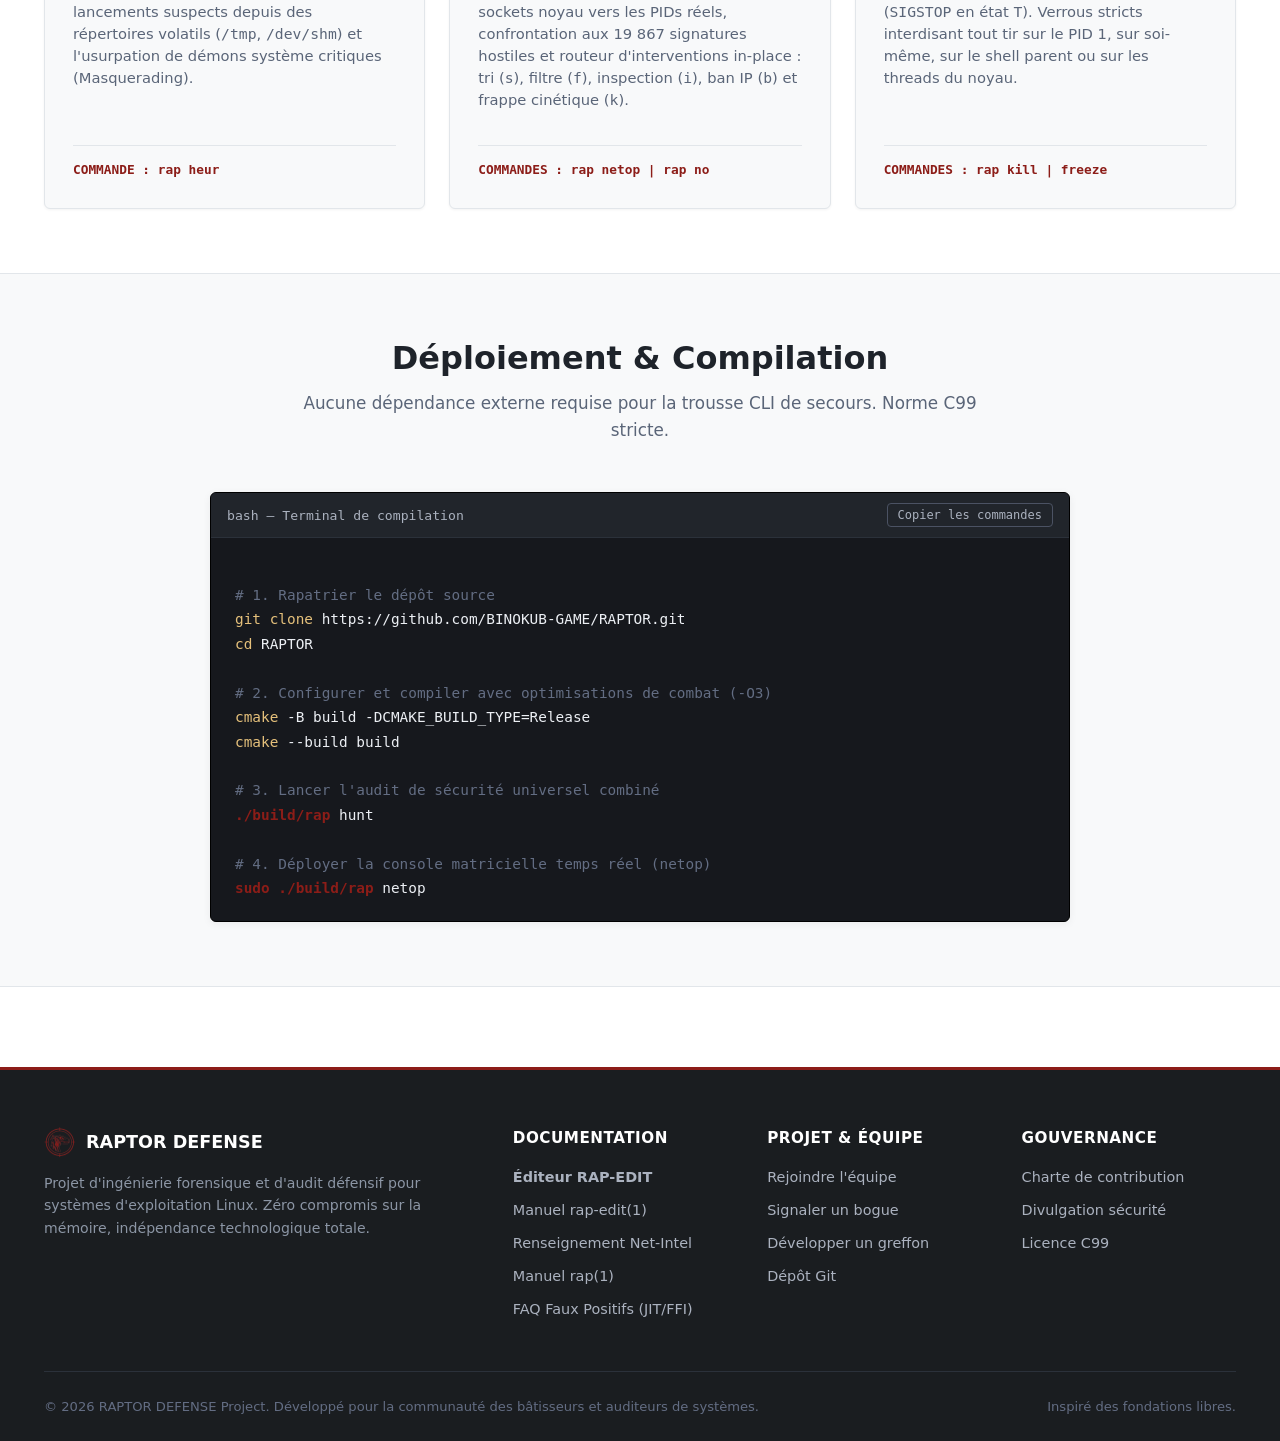
==== commit b6bee448: "liaison avec rap-editor liaison avec rap-editor" ====
--- a/docs/index.html
+++ b/docs/index.html
@@ -1,18 +1,16 @@
 <!-- ==========================================================================
  * NOM DU SCRIPT   : docs/index.html
- * RÉVISION        : Rev 1.4 (2026-10-27)
+ * RÉVISION        : Rev 1.5 (2026-11-01)
  * PROJET          : RAPTOR DEFENSE v2.0 // Portail Officiel & Hub Développeurs
  * RESPONSABILITÉ  : Page d'accueil officielle, présentation de l'architecture
  *                   souveraine, appel aux contributeurs / développeurs C/Linux,
- *                   vitrine des sondes de combat et guide d'amorçage.
+ *                   vitrine des sondes de combat et maillage vers RAP-EDIT.
  *
- * BLOC DESCRIPTIF DES NOUVELLES INTÉGRATIONS (Rev 1.4) :
- *   - Intégration de la console tactique temps réel 'rap netop' (badge NO)
- *     dans les 6 piliers d'outils de combat en remplacement de rapless.
- *   - Mise en avant du routeur d'actions chirurgicales in-place (k, b, i, s, f).
- *   - Actualisation de l'étape 4 du terminal d'amorçage avec 'rap netop'.
- *   - Conservation intégrale de la recherche rapide (#navSearchInput), du menu
- *     responsive et de la charte visuelle institutionnelle.
+ * BLOC DESCRIPTIF DES NOUVELLES INTÉGRATIONS (Rev 1.5) :
+ *   - Intégration du lien direct vers 'rap-editor/index.html' dans la navigation.
+ *   - Ajout d'une bannière de présentation dédiée à RAP-EDIT dans la section Hero.
+ *   - Ajout des liens vers la vitrine et le manuel rap-edit(1) dans le pied de page.
+ *   - Maintien des 6 piliers d'outils de combat et du terminal de compilation.
  * ========================================================================== -->
 <!DOCTYPE html>
 <html lang="fr">
@@ -38,6 +36,7 @@
 
             <nav class="raptor-nav" id="raptorNav">
                 <a href="index.html" class="active">Accueil</a>
+                <a href="rap-editor/index.html">RAP-EDIT</a>
                 <a href="intel.html">Net-Intel</a>
                 <a href="man.html">Manuel (Man)</a>
                 <a href="faq.html">FAQ Technique</a>
@@ -84,8 +83,10 @@
             <div class="raptor-hero-actions">
                 <a href="#compilation" class="btn-primary">Compiler le Projet (CMake)</a>
                 <a href="man.html" class="btn-secondary">Consulter le Manuel rap(1)</a>
-            </div>
-
+                <a href="rap-editor/index.html" class="btn-secondary">Découvrir RAP-EDIT</a>
+            </div>
+
+            <!-- Encart 1 : Rejoindre le projet -->
             <div class="raptor-join-banner">
                 <div class="raptor-join-content">
                     <h3>Rejoignez l'équipe de développement RAPTOR</h3>
@@ -94,6 +95,17 @@
                     </p>
                 </div>
                 <a href="community.html" class="btn-primary" style="white-space: nowrap;">Rejoindre le Projet</a>
+            </div>
+
+            <!-- Encart 2 : NOUVEAU — Compagnon de survie RAP-EDIT -->
+            <div class="raptor-join-banner" style="margin-top: 16px; border-left-color: #58A6FF;">
+                <div class="raptor-join-content">
+                    <h3>Nouveau module : RAP-EDIT (Éditeur de Secours 0-Heap)</h3>
+                    <p>
+                        Éditeur autonome statique ELF 64-bit conçu pour les pannes système : inspection hexadécimale brute, comparaison in-situ, radar anti-corruption et persistance synchrone <code>fsync()</code>.
+                    </p>
+                </div>
+                <a href="rap-editor/index.html" class="btn-secondary" style="white-space: nowrap;">Ouvrir RAP-EDIT &rarr;</a>
             </div>
         </div>
     </section>
@@ -218,9 +230,10 @@
                 <div class="footer-col">
                     <h5>Documentation</h5>
                     <ul>
+                        <li><a href="rap-editor/index.html"><strong>Éditeur RAP-EDIT</strong></a></li>
+                        <li><a href="rap-editor/man.html">Manuel rap-edit(1)</a></li>
                         <li><a href="intel.html">Renseignement Net-Intel</a></li>
                         <li><a href="man.html">Manuel rap(1)</a></li>
-                        <li><a href="man.html#rapless">Téléscripteur rapless(1)</a></li>
                         <li><a href="faq.html">FAQ Faux Positifs (JIT/FFI)</a></li>
                     </ul>
                 </div>
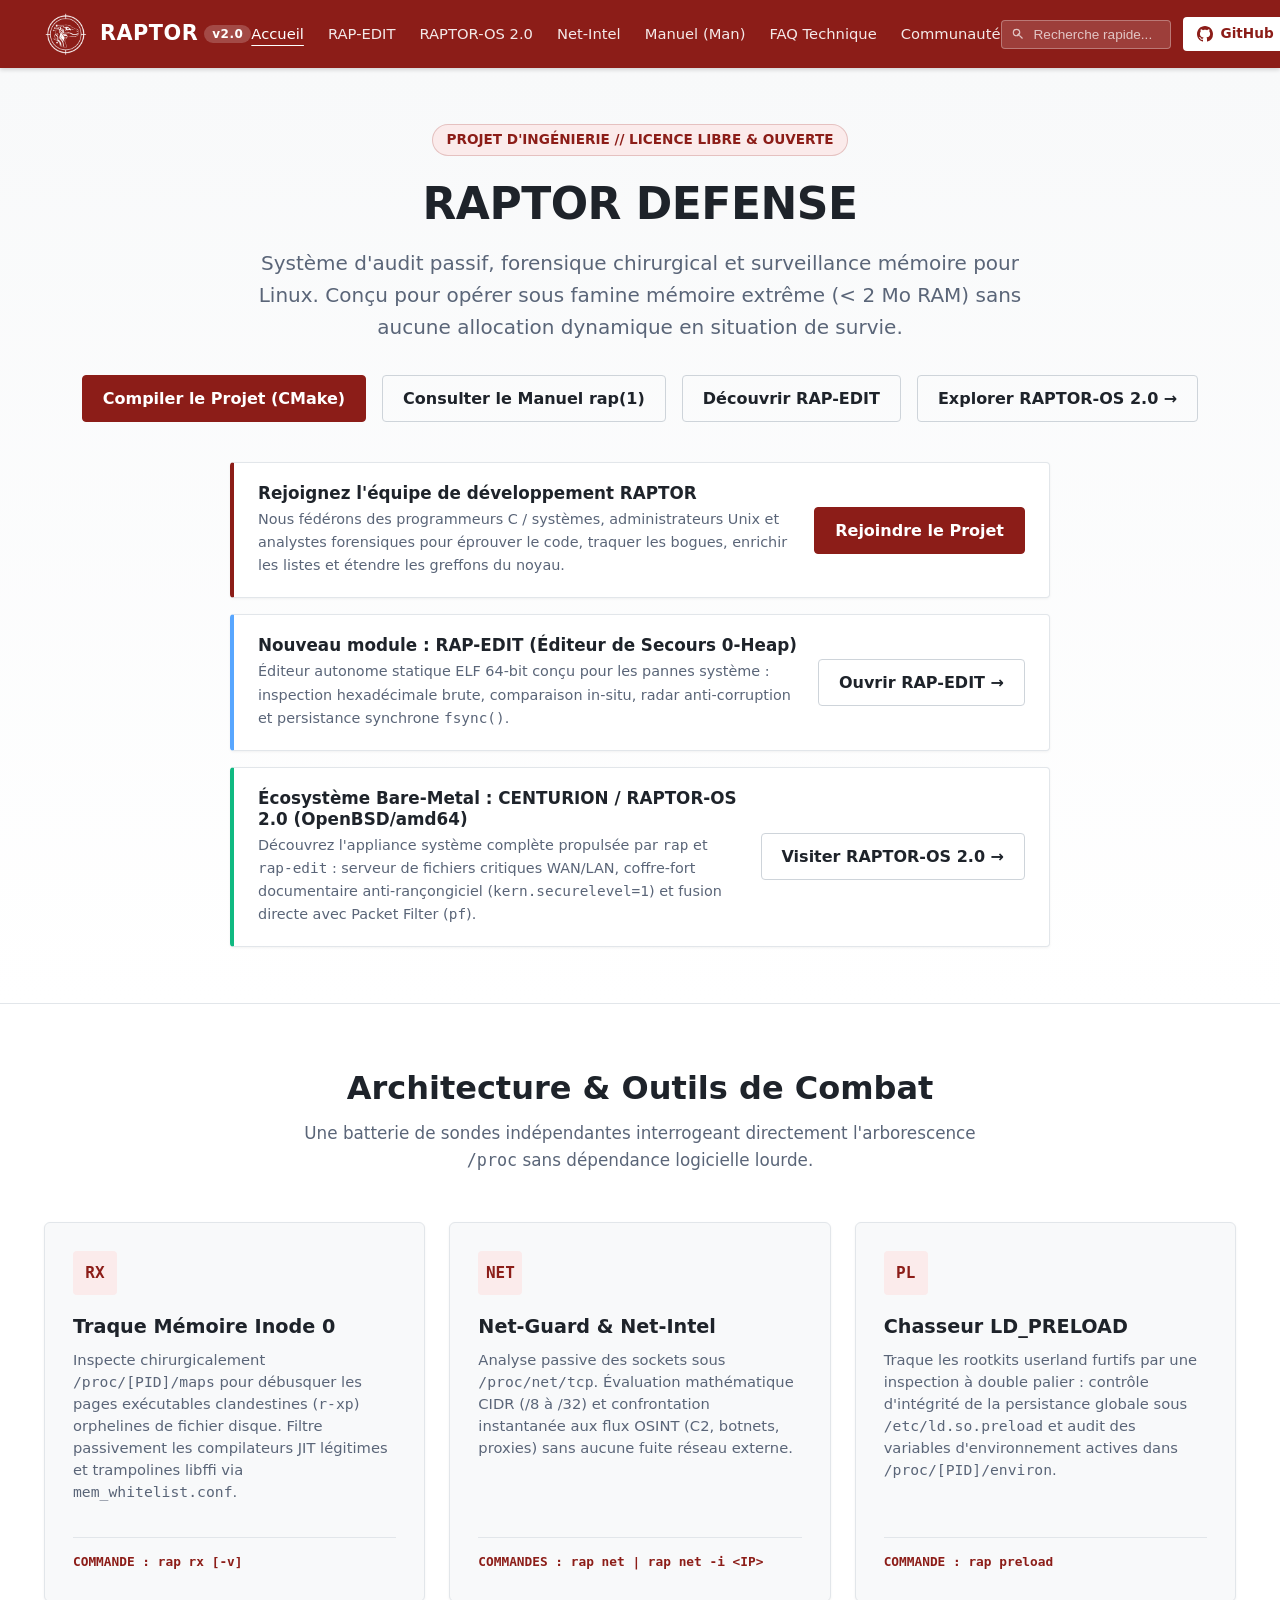
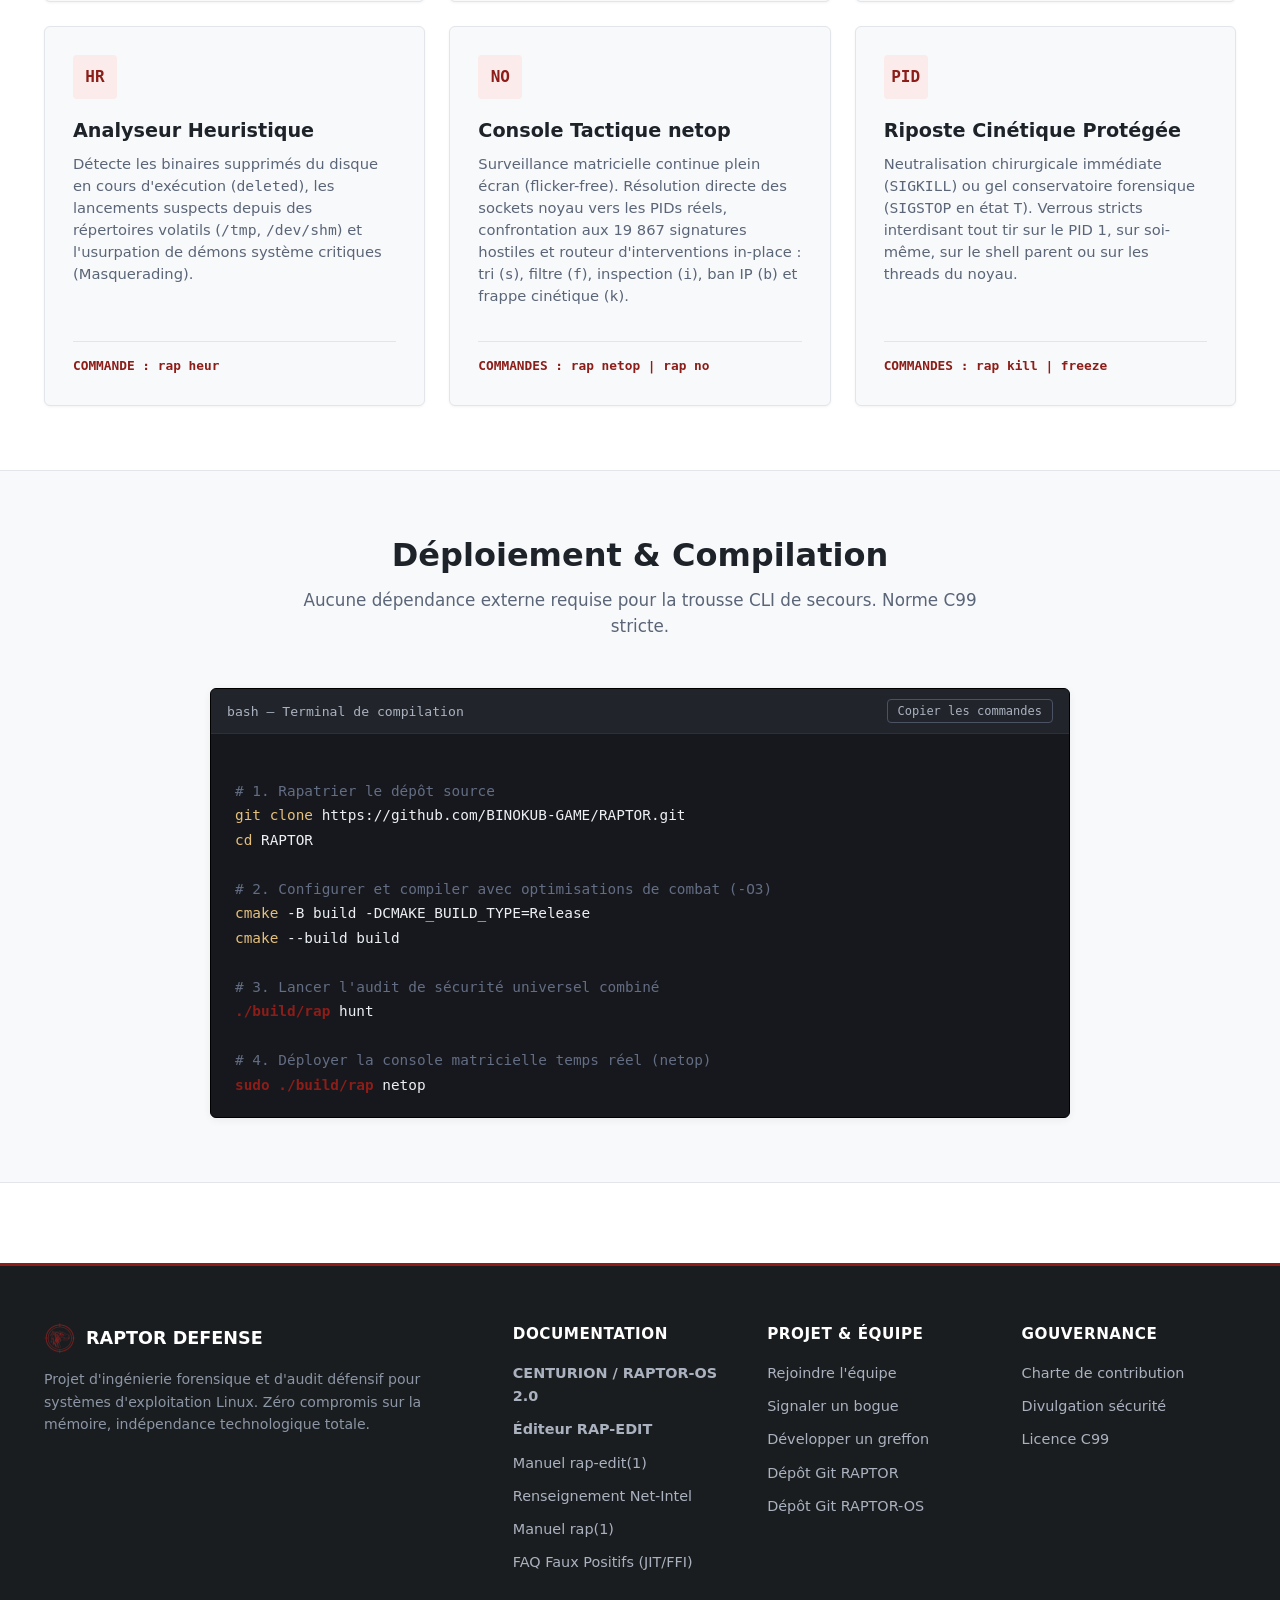
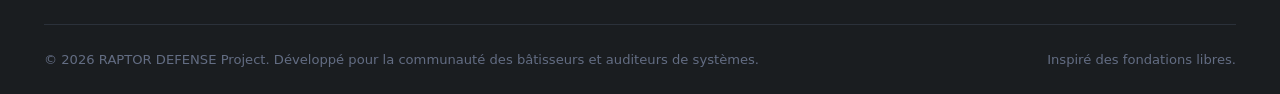
==== commit 4072d000: "Ajout passerelle et présentation CENTURION / RAPTOR-OS 2.0 sur index.html Mise à jour de la page d'a" ====
--- a/docs/index.html
+++ b/docs/index.html
@@ -1,16 +1,21 @@
 <!-- ==========================================================================
  * NOM DU SCRIPT   : docs/index.html
- * RÉVISION        : Rev 1.5 (2026-11-01)
+ * RÉVISION        : Rev 1.6 (2026-11-15)
  * PROJET          : RAPTOR DEFENSE v2.0 // Portail Officiel & Hub Développeurs
  * RESPONSABILITÉ  : Page d'accueil officielle, présentation de l'architecture
  *                   souveraine, appel aux contributeurs / développeurs C/Linux,
- *                   vitrine des sondes de combat et maillage vers RAP-EDIT.
+ *                   vitrine des sondes de combat, maillage vers RAP-EDIT et
+ *                   passerelle officielle vers CENTURION / RAPTOR-OS 2.0.
  *
- * BLOC DESCRIPTIF DES NOUVELLES INTÉGRATIONS (Rev 1.5) :
- *   - Intégration du lien direct vers 'rap-editor/index.html' dans la navigation.
- *   - Ajout d'une bannière de présentation dédiée à RAP-EDIT dans la section Hero.
- *   - Ajout des liens vers la vitrine et le manuel rap-edit(1) dans le pied de page.
- *   - Maintien des 6 piliers d'outils de combat et du terminal de compilation.
+ * BLOC DESCRIPTIF DES NOUVELLES INTÉGRATIONS (Rev 1.6) :
+ *   - Ajout du lien 'RAPTOR-OS 2.0' dans la barre de navigation principale.
+ *   - Ajout d'un encart dédié dans la section Hero présentant l'appliance
+ *     bare-metal CENTURION / RAPTOR-OS 2.0 (OpenBSD/amd64, kern.securelevel=1)
+ *     avec bouton direct vers https://raptor-os.binokub.com/.
+ *   - Ajout des liens vers raptor-os.binokub.com et le dépôt GitHub raptor-os
+ *     dans le pied de page institutionnel.
+ *   - Conservation intégrale des 6 piliers défensifs, du terminal CMake et des
+ *     scripts de navigation mobile / recherche rapide.
  * ========================================================================== -->
 <!DOCTYPE html>
 <html lang="fr">
@@ -18,7 +23,7 @@
     <meta charset="UTF-8">
     <meta name="viewport" content="width=device-width, initial-scale=1.0">
     <title>RAPTOR DEFENSE // Système d'Audit & Hub Développeurs</title>
-    <meta name="description" content="Boîte à outils défensive et forensique pour Linux en C99 (< 2 Mo RAM). Rejoignez l'équipe de développement.">
+    <meta name="description" content="Boîte à outils défensive et forensique pour Linux en C99 (< 2 Mo RAM), éditeur RAP-EDIT et socle de l'appliance bare-metal CENTURION / RAPTOR-OS 2.0.">
     <link rel="stylesheet" href="css/raptor-core.css">
     <link rel="icon" type="image/png" href="raptor-icon.png">
 </head>
@@ -37,6 +42,7 @@
             <nav class="raptor-nav" id="raptorNav">
                 <a href="index.html" class="active">Accueil</a>
                 <a href="rap-editor/index.html">RAP-EDIT</a>
+                <a href="https://raptor-os.binokub.com/" target="_blank" rel="noopener">RAPTOR-OS 2.0</a>
                 <a href="intel.html">Net-Intel</a>
                 <a href="man.html">Manuel (Man)</a>
                 <a href="faq.html">FAQ Technique</a>
@@ -84,6 +90,7 @@
                 <a href="#compilation" class="btn-primary">Compiler le Projet (CMake)</a>
                 <a href="man.html" class="btn-secondary">Consulter le Manuel rap(1)</a>
                 <a href="rap-editor/index.html" class="btn-secondary">Découvrir RAP-EDIT</a>
+                <a href="https://raptor-os.binokub.com/" target="_blank" rel="noopener" class="btn-secondary">Explorer RAPTOR-OS 2.0 &rarr;</a>
             </div>
 
             <!-- Encart 1 : Rejoindre le projet -->
@@ -97,7 +104,7 @@
                 <a href="community.html" class="btn-primary" style="white-space: nowrap;">Rejoindre le Projet</a>
             </div>
 
-            <!-- Encart 2 : NOUVEAU — Compagnon de survie RAP-EDIT -->
+            <!-- Encart 2 : Compagnon de survie RAP-EDIT -->
             <div class="raptor-join-banner" style="margin-top: 16px; border-left-color: #58A6FF;">
                 <div class="raptor-join-content">
                     <h3>Nouveau module : RAP-EDIT (Éditeur de Secours 0-Heap)</h3>
@@ -106,6 +113,17 @@
                     </p>
                 </div>
                 <a href="rap-editor/index.html" class="btn-secondary" style="white-space: nowrap;">Ouvrir RAP-EDIT &rarr;</a>
+            </div>
+
+            <!-- Encart 3 : NOUVEAU — L'Appliance Bare-Metal CENTURION / RAPTOR-OS 2.0 -->
+            <div class="raptor-join-banner" style="margin-top: 16px; border-left-color: #10B981;">
+                <div class="raptor-join-content">
+                    <h3>Écosystème Bare-Metal : CENTURION / RAPTOR-OS 2.0 (OpenBSD/amd64)</h3>
+                    <p>
+                        Découvrez l'appliance système complète propulsée par <code>rap</code> et <code>rap-edit</code> : serveur de fichiers critiques WAN/LAN, coffre-fort documentaire anti-rançongiciel (<code>kern.securelevel=1</code>) et fusion directe avec Packet Filter (<code>pf</code>).
+                    </p>
+                </div>
+                <a href="https://raptor-os.binokub.com/" target="_blank" rel="noopener" class="btn-secondary" style="white-space: nowrap;">Visiter RAPTOR-OS 2.0 &rarr;</a>
             </div>
         </div>
     </section>
@@ -230,6 +248,7 @@
                 <div class="footer-col">
                     <h5>Documentation</h5>
                     <ul>
+                        <li><a href="https://raptor-os.binokub.com/" target="_blank" rel="noopener"><strong>CENTURION / RAPTOR-OS 2.0</strong></a></li>
                         <li><a href="rap-editor/index.html"><strong>Éditeur RAP-EDIT</strong></a></li>
                         <li><a href="rap-editor/man.html">Manuel rap-edit(1)</a></li>
                         <li><a href="intel.html">Renseignement Net-Intel</a></li>
@@ -244,7 +263,8 @@
                         <li><a href="community.html">Rejoindre l'équipe</a></li>
                         <li><a href="community.html#bugs">Signaler un bogue</a></li>
                         <li><a href="community.html#plugins">Développer un greffon</a></li>
-                        <li><a href="https://github.com/BINOKUB-GAME/RAPTOR" target="_blank" rel="noopener">Dépôt Git</a></li>
+                        <li><a href="https://github.com/BINOKUB-GAME/RAPTOR" target="_blank" rel="noopener">Dépôt Git RAPTOR</a></li>
+                        <li><a href="https://github.com/BINOKUB-GAME/raptor-os" target="_blank" rel="noopener">Dépôt Git RAPTOR-OS</a></li>
                     </ul>
                 </div>
 
